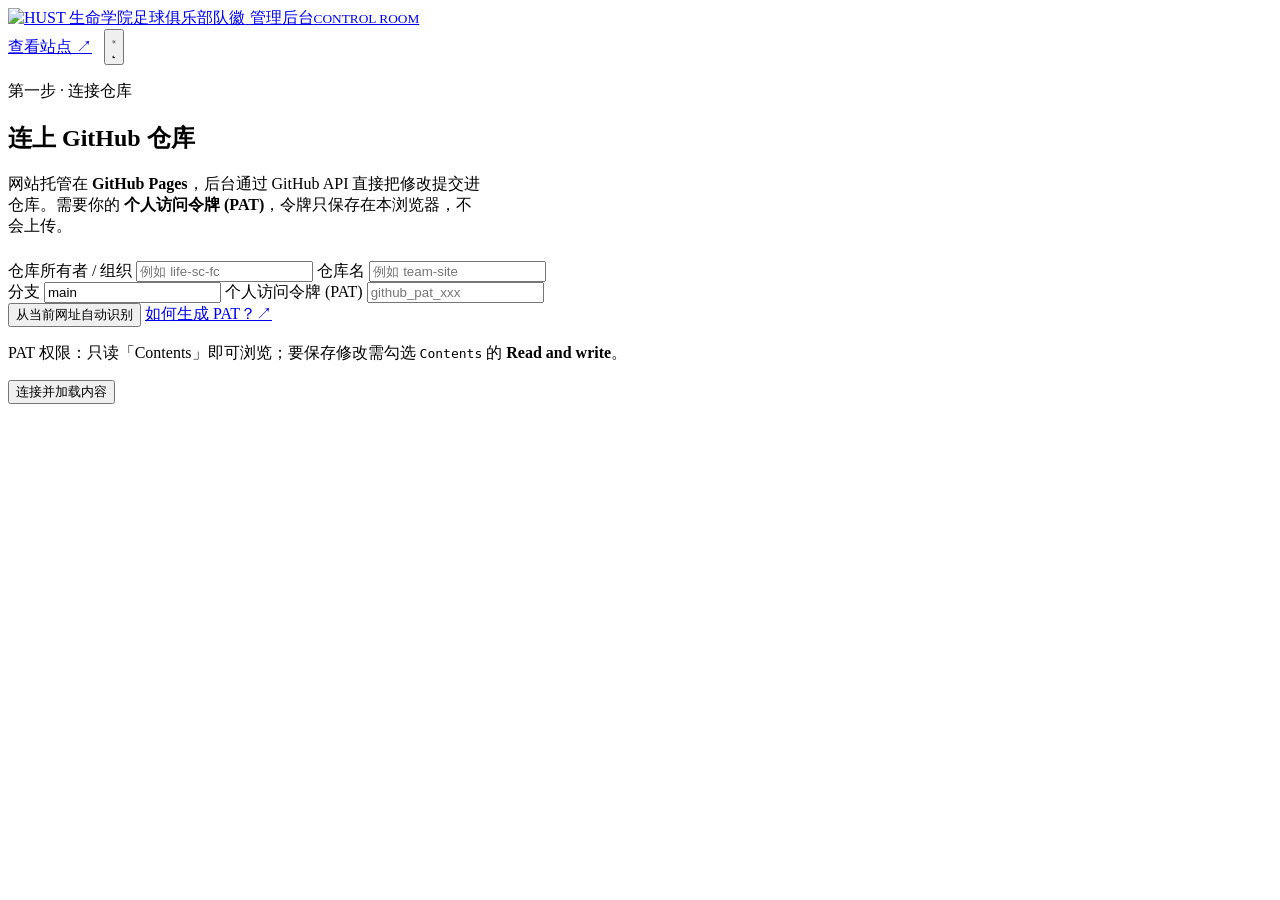
==== admin.html @ 57e3da68 "Add files via upload" ====
<!DOCTYPE html>
<html lang="zh-CN" data-theme="light">
<head>
  <meta charset="UTF-8" />
  <meta name="viewport" content="width=device-width, initial-scale=1.0" />
  <title>管理后台 · HUST 生命学院足球俱乐部</title>
  <meta name="robots" content="noindex" />

  <link rel="preconnect" href="https://fonts.googleapis.com" />
  <link rel="preconnect" href="https://fonts.gstatic.com" crossorigin />
  <link href="https://fonts.googleapis.com/css2?family=Archivo:wdth,wght@62.5..125,400..900&family=Manrope:wght@300..800&family=Space+Mono:wght@400;700&display=swap" rel="stylesheet" />

  <link rel="stylesheet" href="assets/css/styles.css" />
</head>
<body class="admin">

  <!-- ============ NAV ============ -->
  <header class="nav admin__nav">
    <div class="wrap nav__inner">
      <a class="brand" href="index.html" aria-label="返回站点首页">
        <img class="brand__logo" src="assets/images/logo-transparent.png" alt="HUST 生命学院足球俱乐部队徽" />
        <span class="brand__name"><span>管理后台</span><small>CONTROL ROOM</small></span>
      </a>
      <div style="display:flex; align-items:center; gap:0.75rem;">
        <a class="btn btn--ghost" href="index.html" target="_blank" rel="noopener">查看站点 ↗</a>
        <button class="theme-toggle" id="themeToggle" aria-label="切换深色 / 浅色模式" aria-pressed="false">
          <svg class="icon-sun" viewBox="0 0 24 24" fill="none" stroke="currentColor" stroke-width="2" stroke-linecap="round">
            <circle cx="12" cy="12" r="4.5"/><path d="M12 2v2M12 20v2M2 12h2M20 12h2M4.9 4.9l1.4 1.4M17.7 17.7l1.4 1.4M4.9 19.1l1.4-1.4M17.7 6.3l1.4-1.4"/>
          </svg>
          <svg class="icon-moon" viewBox="0 0 24 24" fill="currentColor" aria-hidden="true">
            <path d="M21 12.8A9 9 0 1 1 11.2 3a7 7 0 0 0 9.8 9.8z"/>
          </svg>
        </button>
      </div>
    </div>
  </header>

  <main class="wrap admin__main">

    <!-- ============ 连接 / 登录 ============ -->
    <section class="card admin__card" id="screen-connect">
      <p class="eyebrow">第一步 · 连接仓库</p>
      <h2>连上 GitHub 仓库</h2>
      <p class="lead" style="max-width:60ch; margin-bottom:1.5rem;">
        网站托管在 <b>GitHub Pages</b>，后台通过 GitHub API 直接把修改提交进仓库。需要你的
        <b>个人访问令牌 (PAT)</b>，令牌只保存在本浏览器，不会上传。
      </p>

      <div class="a-form">
        <div class="a-row">
          <label class="a-field">
            <span>仓库所有者 / 组织</span>
            <input id="f-owner" class="a-input" placeholder="例如 life-sc-fc" autocomplete="off" />
          </label>
          <label class="a-field">
            <span>仓库名</span>
            <input id="f-repo" class="a-input" placeholder="例如 team-site" autocomplete="off" />
          </label>
        </div>
        <div class="a-row">
          <label class="a-field">
            <span>分支</span>
            <input id="f-branch" class="a-input" value="main" autocomplete="off" />
          </label>
          <label class="a-field">
            <span>个人访问令牌 (PAT)</span>
            <input id="f-token" class="a-input" type="password" placeholder="github_pat_xxx" autocomplete="off" />
          </label>
        </div>
        <div class="a-hint">
          <button type="button" class="btn btn--ghost btn--sm" id="btn-detect">从当前网址自动识别</button>
          <a class="a-link" href="https://github.com/settings/tokens?type=beta" target="_blank" rel="noopener">如何生成 PAT？↗</a>
        </div>
        <p class="a-note">PAT 权限：只读「Contents」即可浏览；要保存修改需勾选 <code>Contents</code> 的 <b>Read and write</b>。</p>
        <button type="button" class="btn btn--primary" id="btn-connect">连接并加载内容</button>
      </div>
    </section>

    <!-- ============ 口令 ============ -->
    <section class="card admin__card" id="screen-passcode" hidden>
      <p class="eyebrow">第二步 · 站点口令</p>
      <h2 id="passcode-title">输入站点口令</h2>
      <p class="lead" id="passcode-desc" style="max-width:52ch; margin-bottom:1.5rem;">内容受口令保护，输入口令以进入编辑器。</p>
      <div class="a-form">
        <label class="a-field">
          <span>口令</span>
          <input id="f-passcode" class="a-input" type="password" placeholder="••••••" autocomplete="off" />
        </label>
        <button type="button" class="btn btn--primary" id="btn-passcode">进入编辑器</button>
        <button type="button" class="btn btn--ghost btn--sm" id="btn-back-connect">返回</button>
      </div>
    </section>

    <!-- ============ 编辑器 ============ -->
    <section id="screen-editor" hidden>
      <div class="admin__bar">
        <strong id="editor-repo">—</strong>
        <div class="admin__bar-actions">
          <button type="button" class="btn btn--ghost btn--sm" id="btn-export">导出 JSON</button>
          <button type="button" class="btn btn--ghost btn--sm" id="btn-import">导入 JSON</button>
          <input id="file-import" type="file" accept="application/json" hidden />
          <button type="button" class="btn btn--primary" id="btn-save">保存修改</button>
          <button type="button" class="btn btn--ghost btn--sm" id="btn-exit">退出</button>
        </div>
      </div>
      <div id="editor-root" class="admin__editor"><!-- 由 admin.js 动态生成 --></div>
    </section>

    <div id="toast" class="toast" hidden></div>
  </main>

  <script src="assets/js/admin.js"></script>
</body>
</html>
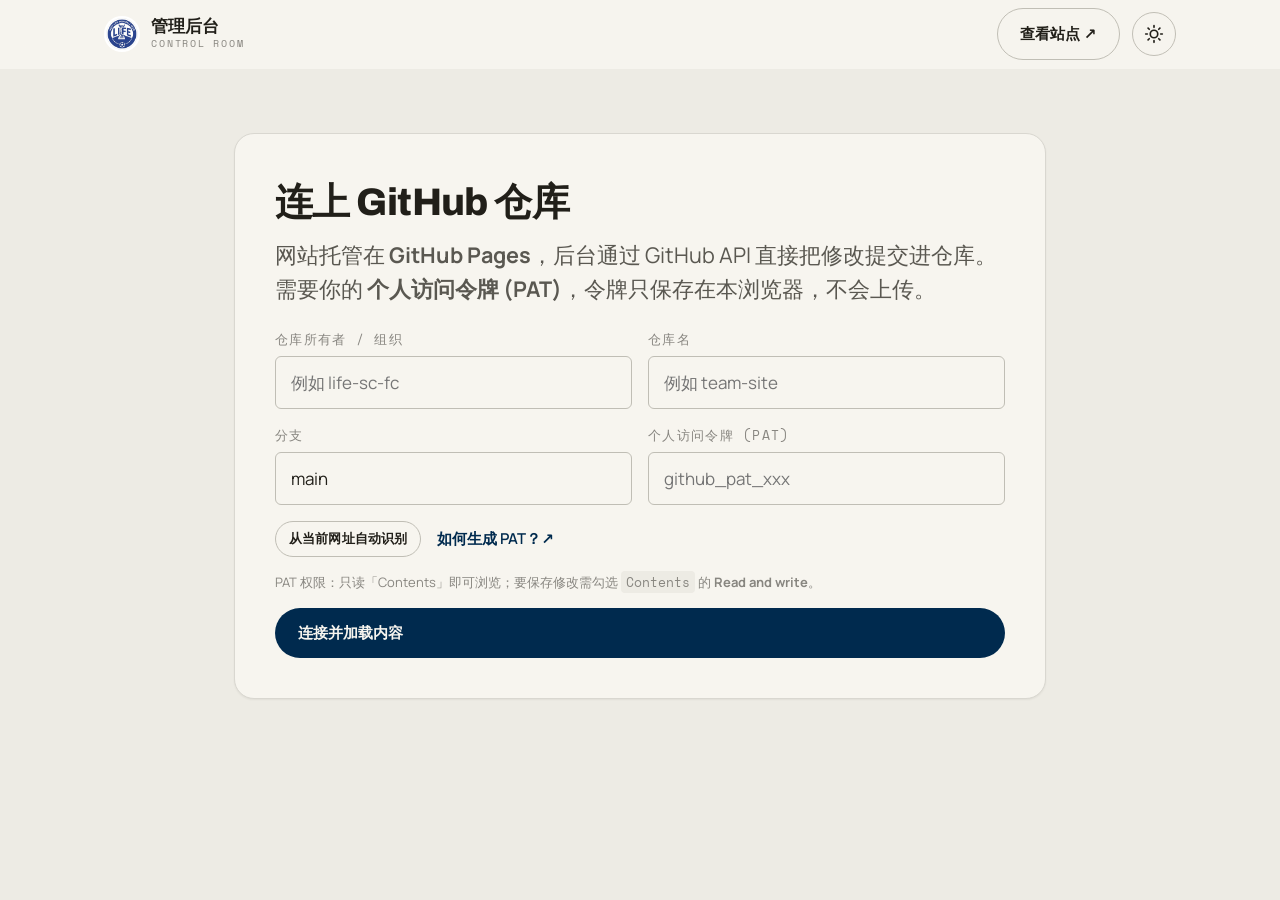
==== commit 473e996d: "Add files via upload" ====
--- a/admin.html
+++ b/admin.html
@@ -39,7 +39,6 @@
 
     <!-- ============ 连接 / 登录 ============ -->
     <section class="card admin__card" id="screen-connect">
-      <p class="eyebrow">第一步 · 连接仓库</p>
       <h2>连上 GitHub 仓库</h2>
       <p class="lead" style="max-width:60ch; margin-bottom:1.5rem;">
         网站托管在 <b>GitHub Pages</b>，后台通过 GitHub API 直接把修改提交进仓库。需要你的
@@ -78,7 +77,7 @@
 
     <!-- ============ 口令 ============ -->
     <section class="card admin__card" id="screen-passcode" hidden>
-      <p class="eyebrow">第二步 · 站点口令</p>
+      <p class="eyebrow">第一步 · 站点口令</p>
       <h2 id="passcode-title">输入站点口令</h2>
       <p class="lead" id="passcode-desc" style="max-width:52ch; margin-bottom:1.5rem;">内容受口令保护，输入口令以进入编辑器。</p>
       <div class="a-form">
--- a/assets/css/styles.css
+++ b/assets/css/styles.css
@@ -0,0 +1,1511 @@
+/* =============================================================
+   HUST Life FC 网站 · 设计系统
+   Direction: "深蓝院系" — Navy Academy
+   Palette: warm paper + ink,
+            deep navy blue (club crest) as brand color,
+            cool silver-blue as accent.
+   Type: Archivo (display) · Manrope (body) · Space Mono (data)
+   ============================================================= */
+
+/* ---------- Design Tokens ---------- */
+:root {
+  /* Color · primitives (tinted neutrals, never pure gray/black) */
+  --paper:        oklch(97% 0.008 95);   /* warm off-white */
+  --paper-2:      oklch(94% 0.010 95);   /* subtle surface */
+  --ink:          oklch(24% 0.012 95);   /* warm near-black */
+  --ink-soft:     oklch(46% 0.012 95);   /* secondary text */
+  --ink-faint:    oklch(62% 0.010 95);   /* tertiary / meta */
+
+  /* Color · brand — deep navy blue (matching HUST Life FC crest) */
+  --club:         oklch(28% 0.08 250);   /* primary: crest navy */
+  --club-deep:    oklch(20% 0.07 250);   /* darker for hover/active */
+  --club-tint:    oklch(94% 0.02 250);   /* very light blue bg */
+
+  /* Backward-compatible aliases (used throughout components) */
+  --pitch:        var(--club);
+  --pitch-deep:   var(--club-deep);
+  --pitch-tint:   var(--club-tint);
+
+  /* Accent — cool silver-blue instead of amber */
+  --signal:       oklch(70% 0.04 250);   /* light silver-blue accent */
+  --signal-deep:  oklch(50% 0.06 250);
+  --award:        oklch(54% 0.12 70);    /* gold — 赛事成绩高亮 */
+
+  /* Color · semantic */
+  --win:          oklch(58% 0.14 150);   /* green-ish win */
+  --draw:         oklch(68% 0.02 95);    /* neutral draw */
+  --loss:         oklch(55% 0.18 25);    /* warm red loss */
+
+  /* Lines & elevation */
+  --line:         oklch(88% 0.010 95);
+  --line-strong:  oklch(80% 0.012 95);
+  --shadow-sm:    0 1px 2px oklch(24% 0.012 95 / 0.06);
+  --shadow-md:    0 8px 24px oklch(24% 0.012 95 / 0.08);
+  --shadow-lg:    0 24px 60px oklch(24% 0.012 95 / 0.10);
+
+  /* Typography — with Chinese fallback */
+  --font-display: "Archivo", "Noto Sans SC", "Microsoft YaHei", system-ui, sans-serif;
+  --font-body:    "Manrope", "Noto Sans SC", "PingFang SC", "Microsoft YaHei", system-ui, sans-serif;
+  --font-mono:    "Space Mono", ui-monospace, monospace;
+
+  --fs-display: clamp(3.2rem, 11vw, 8rem);
+  --fs-h1:      clamp(2.2rem, 5.5vw, 3.6rem);
+  --fs-h2:      clamp(1.7rem, 3.6vw, 2.4rem);
+  --fs-h3:      1.3rem;
+  --fs-lead:    clamp(1.1rem, 2vw, 1.35rem);
+  --fs-body:    1.0625rem;   /* 17px — comfortable reading */
+  --fs-sm:      0.9375rem;
+  --fs-xs:      0.8125rem;
+
+  /* Spacing · 4pt base */
+  --space-xs:  0.5rem;    /* 8 */
+  --space-sm:  0.75rem;   /* 12 */
+  --space-md:  1rem;      /* 16 */
+  --space-lg:  1.5rem;    /* 24 */
+  --space-xl:  2.5rem;    /* 40 */
+  --space-2xl: 4rem;      /* 64 */
+  --space-3xl: 6rem;      /* 96 */
+
+  /* Radii */
+  --r-sm:  6px;
+  --r-md:  12px;
+  --r-lg:  20px;
+  --r-pill: 999px;
+
+  /* Motion */
+  --ease:    cubic-bezier(0.16, 1, 0.3, 1);
+  --ease-io: cubic-bezier(0.65, 0, 0.35, 1);
+  --dur:    0.55s;
+
+  /* Layout */
+  --maxw: 1200px;
+  --gutter: clamp(1.25rem, 5vw, 4rem);
+}
+
+/* Dark mode — lighter surfaces, brighter navy, white ink */
+:root[data-theme="dark"] {
+  --paper:     oklch(17% 0.015 250);
+  --paper-2:   oklch(22% 0.018 250);
+  --ink:       oklch(95% 0.004 95);
+  --ink-soft:  oklch(74% 0.010 95);
+  --ink-faint: oklch(58% 0.010 95);
+
+  --club:      oklch(55% 0.08 195);     /* 暖青色，暗底舒适不刺眼 */
+  --club-deep: oklch(45% 0.065 195);
+  --club-tint: oklch(22% 0.025 195);
+
+  /* aliases update automatically via var() */
+  --signal:    oklch(68% 0.05 195);       /* 暖青强调色 */
+  --signal-deep: oklch(56% 0.06 195);
+  --award:     oklch(76% 0.12 80);       /* gold — 赛事成绩高亮 */
+
+  --win:   oklch(65% 0.13 150);
+  --draw:  oklch(62% 0.018 95);
+  --loss:  oklch(60% 0.17 25);
+
+  --line:        oklch(32% 0.012 95);
+  --line-strong: oklch(42% 0.012 95);
+  --shadow-sm: 0 1px 2px oklch(0% 0 0 / 0.4);
+  --shadow-md: 0 8px 24px oklch(0% 0 0 / 0.45);
+  --shadow-lg: 0 24px 60px oklch(0% 0 0 / 0.55);
+}
+
+/* ---------- Reset & base ---------- */
+*, *::before, *::after { box-sizing: border-box; }
+* { margin: 0; }
+
+html { scroll-behavior: smooth; -webkit-text-size-adjust: 100%; }
+
+body {
+  font-family: var(--font-body);
+  font-size: var(--fs-body);
+  line-height: 1.6;
+  color: var(--ink);
+  background: var(--paper);
+  -webkit-font-smoothing: antialiased;
+  text-rendering: optimizeLegibility;
+  transition: background var(--dur) var(--ease), color var(--dur) var(--ease);
+}
+
+img, svg { display: block; max-width: 100%; }
+a { color: inherit; text-decoration: none; }
+button { font: inherit; color: inherit; cursor: pointer; background: none; border: none; }
+ul { list-style: none; padding: 0; }
+
+:focus-visible {
+  outline: 2px solid var(--pitch);
+  outline-offset: 3px;
+  border-radius: 2px;
+}
+
+::selection { background: var(--signal); color: var(--ink); }
+
+/* ---------- Typography helpers ---------- */
+.display {
+  font-family: var(--font-display);
+  font-weight: 800;
+  font-stretch: 125%;
+  line-height: 0.95;
+  letter-spacing: -0.02em;
+  font-size: var(--fs-display);
+}
+h1, h2, h3 { font-family: var(--font-display); font-weight: 800; line-height: 1.05; letter-spacing: -0.015em; }
+h2 { font-size: var(--fs-h2); }
+h3 { font-size: var(--fs-h3); font-weight: 700; }
+
+.eyebrow {
+  font-family: var(--font-mono);
+  font-size: var(--fs-xs);
+  letter-spacing: 0.22em;
+  text-transform: uppercase;
+  color: var(--ink-faint);
+  display: inline-flex;
+  align-items: center;
+  gap: var(--space-sm);
+}
+.eyebrow::before {
+  content: "";
+  width: 28px; height: 2px;
+  background: var(--signal);
+  display: inline-block;
+}
+.lead { font-size: var(--fs-lead); color: var(--ink-soft); line-height: 1.55; max-width: 48ch; }
+.mono { font-family: var(--font-mono); font-variant-numeric: tabular-nums; }
+
+/* ---------- Layout primitives ---------- */
+.wrap { max-width: var(--maxw); margin-inline: auto; padding-inline: var(--gutter); }
+.section { padding-block: clamp(3.5rem, 9vw, var(--space-3xl)); }
+.section--tight { padding-block: clamp(2.5rem, 6vw, var(--space-2xl)); }
+
+.divider { height: 1px; background: var(--line); border: 0; }
+
+/* ---------- Buttons ---------- */
+.btn {
+  display: inline-flex;
+  align-items: center;
+  gap: 0.55em;
+  padding: 0.85em 1.5em;
+  border-radius: var(--r-pill);
+  font-weight: 700;
+  font-size: var(--fs-sm);
+  letter-spacing: 0.01em;
+  transition: transform var(--dur) var(--ease), background var(--dur) var(--ease), color var(--dur) var(--ease);
+  min-height: 44px;
+}
+.btn--primary { background: var(--pitch); color: var(--paper); }
+.btn--primary:hover { background: var(--pitch-deep); transform: translateY(-2px); }
+.btn--ghost { border: 1.5px solid var(--line-strong); color: var(--ink); }
+.btn--ghost:hover { border-color: var(--ink); transform: translateY(-2px); }
+.btn .arrow { transition: transform var(--dur) var(--ease); }
+.btn:hover .arrow { transform: translateX(4px); }
+
+/* =============================================================
+   NAV
+   ============================================================= */
+.nav {
+  position: sticky; top: 0; z-index: 50;
+  background: color-mix(in oklch, var(--paper) 82%, transparent);
+  backdrop-filter: saturate(150%) blur(12px);
+  border-bottom: 1px solid transparent;
+  transition: border-color var(--dur) var(--ease), background var(--dur) var(--ease);
+}
+.nav.is-scrolled { border-color: var(--line); }
+.nav__inner { display: flex; align-items: center; justify-content: space-between; height: 68px; gap: var(--space-lg); }
+.brand { display: inline-flex; align-items: center; gap: 0.7rem; font-family: var(--font-display); font-weight: 800; letter-spacing: -0.01em; }
+.brand__mark { width: 34px; height: 38px; color: var(--pitch); flex: none; }
+.brand__logo { width: 36px; height: 36px; object-fit: contain; border-radius: 50%; flex: none; }
+.brand__name { font-size: 1.05rem; line-height: 1; }
+.brand__name small { display: block; font-family: var(--font-mono); font-weight: 400; font-size: 0.62rem; letter-spacing: 0.18em; color: var(--ink-faint); margin-top: 3px; }
+
+.nav__links { display: flex; gap: clamp(1rem, 2.5vw, 2rem); align-items: center; }
+.nav__links a { font-size: var(--fs-sm); font-weight: 600; color: var(--ink-soft); position: relative; padding-block: 4px; transition: color var(--dur) var(--ease); }
+.nav__links a::after { content: ""; position: absolute; left: 0; bottom: 0; height: 2px; width: 0; background: var(--signal); transition: width var(--dur) var(--ease); }
+.nav__links a:hover { color: var(--ink); }
+.nav__links a:hover::after { width: 100%; }
+
+.theme-toggle {
+  width: 44px; height: 44px; border-radius: var(--r-pill);
+  border: 1.5px solid var(--line-strong);
+  display: grid; place-items: center;
+  transition: border-color var(--dur) var(--ease), transform var(--dur) var(--ease);
+}
+.theme-toggle:hover { border-color: var(--ink); transform: rotate(18deg); }
+.theme-toggle svg { width: 20px; height: 20px; }
+.theme-toggle .icon-moon { display: none; }
+:root[data-theme="dark"] .theme-toggle .icon-sun { display: none; }
+:root[data-theme="dark"] .theme-toggle .icon-moon { display: block; }
+
+.nav__cta { display: none; }
+@media (min-width: 880px) { .nav__cta { display: inline-flex; } }
+@media (max-width: 720px) { .nav__links { display: none; } }
+
+/* =============================================================
+   HERO
+   ============================================================= */
+.hero { position: relative; overflow: hidden; }
+.hero__grid {
+  display: grid;
+  grid-template-columns: 1fr;
+  gap: var(--space-xl);
+  align-items: center;
+  padding-block: clamp(3rem, 8vw, 6rem) clamp(3.5rem, 9vw, 7rem);
+}
+@media (min-width: 900px) {
+  .hero__grid { grid-template-columns: 1.25fr 0.75fr; gap: var(--space-2xl); }
+}
+
+.hero__eyebrow { margin-bottom: var(--space-lg); }
+.hero__title { margin-bottom: var(--space-lg); }
+.hero__title .accent { color: var(--pitch); }
+.hero__title .outline {
+  -webkit-text-stroke: 2px var(--ink);
+  color: transparent;
+}
+.hero__lead { margin-bottom: var(--space-xl); }
+
+.hero__facts { display: flex; flex-wrap: wrap; gap: var(--space-lg) var(--space-xl); margin-bottom: var(--space-xl); }
+.fact { display: flex; flex-direction: column; gap: 2px; }
+.fact dt { font-family: var(--font-mono); font-size: var(--fs-xs); letter-spacing: 0.12em; text-transform: uppercase; color: var(--ink-faint); }
+.fact dd { font-weight: 700; font-size: 1.05rem; }
+
+.hero__actions { display: flex; flex-wrap: wrap; gap: var(--space-sm); }
+
+/* Hero visual: navy-blue panel with crest, big season number */
+.hero__visual {
+  position: relative;
+  background: var(--pitch);
+  color: var(--paper);
+  border-radius: var(--r-lg);
+  padding: clamp(1.9rem, 4.5vw, 3rem);
+  aspect-ratio: 4 / 5;
+  display: flex; flex-direction: column; justify-content: space-between;
+  overflow: hidden;
+  box-shadow: var(--shadow-lg);
+}
+.hero__visual::before { /* faint pitch arc */
+  content: ""; position: absolute; right: -30%; top: -20%;
+  width: 130%; aspect-ratio: 1; border-radius: 50%;
+  border: 2px solid color-mix(in oklch, var(--paper) 22%, transparent);
+}
+.hero__visual::after { /* center spot */
+  content: ""; position: absolute; left: 50%; bottom: -8%;
+  transform: translateX(-50%);
+  width: 70%; height: 2px; background: color-mix(in oklch, var(--paper) 20%, transparent);
+}
+.hv__top { display: flex; align-items: center; justify-content: space-between; position: relative; z-index: 1; }
+.hv__tag { font-family: var(--font-mono); font-size: var(--fs-xs); letter-spacing: 0.18em; text-transform: uppercase; opacity: 0.85; }
+.hv__crest { width: 64px; height: 72px; color: var(--paper); }
+.hv__season { position: relative; z-index: 1; }
+.hv__season .num {
+  font-family: var(--font-display);
+  font-weight: 900; font-stretch: 125%;
+  font-size: clamp(5.25rem, 17vw, 9.5rem);
+  line-height: 0.85; letter-spacing: -0.03em;
+}
+.hv__season .lbl { font-family: var(--font-mono); font-size: var(--fs-xs); letter-spacing: 0.2em; opacity: 0.85; margin-top: 0.4rem; }
+.hv__season .num.num--text {
+  font-family: var(--font-mono);
+  text-transform: uppercase;
+  font-weight: 800;
+  font-size: clamp(2.6rem, 10vw, 4.4rem);
+  line-height: 1.05; letter-spacing: 0.02em;
+  white-space: nowrap;
+  margin-top: 1.5rem;
+}
+.hv__bottom { position: relative; z-index: 1; font-size: var(--fs-sm); opacity: 0.92; display: flex; justify-content: space-between; align-items: flex-end; gap: var(--space-md); }
+.hv__bottom strong { display: block; font-family: var(--font-display); font-size: 1.4rem; font-weight: 800; }
+
+/* =============================================================
+   STATS BAND
+   ============================================================= */
+.stats { background: var(--ink); color: var(--paper); }
+.stats .wrap { padding-block: clamp(1.6rem, 4vw, 2.5rem); }
+.stats__grid {
+  display: grid;
+  grid-template-columns: repeat(2, 1fr);
+  gap: var(--space-lg);
+}
+@media (min-width: 760px) { .stats__grid { grid-template-columns: repeat(3, 1fr); } }
+@media (min-width: 1024px) { .stats__grid { grid-template-columns: repeat(5, 1fr); gap: 1.8rem; } }
+/* 数据页：6个统计卡一行 */
+@media (min-width: 1024px) { #dataStatsGrid { grid-template-columns: repeat(6, 1fr); gap: 1.8rem; } }
+.stat {
+  position: relative;
+  display: flex;
+  flex-direction: column;
+  justify-content: center;
+  gap: 4px;
+  padding: 1.2rem 0.9rem 1.2rem 1.5rem;
+}
+.stat::before {
+  content: "";
+  position: absolute;
+  left: 0;
+  top: 50%;
+  transform: translateY(-50%);
+  width: 2px;
+  height: 78%;
+  background: var(--signal);
+}
+.stat__num { font-family: var(--font-mono); font-weight: 800; font-size: clamp(2.2rem, 5vw, 3.2rem); line-height: 1.1; font-variant-numeric: tabular-nums; }
+.stat__num .unit { font-size: 0.45em; color: var(--signal); margin-left: 2px; vertical-align: baseline; }
+.stat__lbl { font-family: var(--font-mono); font-size: 0.72rem; letter-spacing: 0.04em; text-transform: uppercase; color: var(--muted); white-space: nowrap; }
+
+/* =============================================================
+   SQUAD
+   ============================================================= */
+.section-head { display: flex; align-items: flex-end; justify-content: space-between; gap: var(--space-lg); flex-wrap: wrap; margin-bottom: var(--space-2xl); }
+.section-head .eyebrow { margin-bottom: var(--space-md); }
+
+.squad__grid {
+  /* 容器：仅作为面板父级，不设网格 */
+}
+/* ── 球员大卡片（深色背景 + 人物剪影区 + 底部信息） ── */
+.player {
+  border-radius: var(--r-lg);
+  position: relative;
+  color: #fff;
+  min-height: 280px;
+  perspective: 1200px;
+  cursor: pointer;
+  transition: box-shadow var(--dur) var(--ease);
+}
+.player:hover { box-shadow: 0 16px 40px rgba(0,0,0,.35); }
+.player:focus-visible { outline: 2px solid var(--club); outline-offset: 3px; }
+/* 球队官员卡：无号码，顶部一道队色细条做轻微区分 */
+.player--staff::before {
+  content: '';
+  position: absolute;
+  top: 0; left: 0; right: 0;
+  height: 4px;
+  background: var(--club, #003B5C);
+  border-radius: var(--r-lg) var(--r-lg) 0 0;
+  z-index: 2;
+}
+
+/* 翻转内层 */
+.player__inner {
+  position: relative;
+  width: 100%;
+  min-height: 280px;
+  transform-style: preserve-3d;
+  transition: transform 600ms cubic-bezier(.4, .2, .2, 1);
+  border-radius: var(--r-lg);
+}
+.player.is-flipped .player__inner { transform: rotateY(180deg); }
+
+/* 正反两面 */
+.player__face {
+  position: absolute;
+  inset: 0;
+  border-radius: var(--r-lg);
+  overflow: hidden;
+  -webkit-backface-visibility: hidden;
+  backface-visibility: hidden;
+  background: var(--pitch);
+}
+.player__face--front {
+  display: flex;
+  flex-direction: column;
+}
+.player__face--back {
+  transform: rotateY(180deg);
+  display: flex;
+  align-items: center;
+  justify-content: center;
+}
+.player__photo {
+  width: 100%;
+  height: 100%;
+  object-fit: cover;
+  display: block;
+}
+.player__noimg {
+  font-family: var(--font-display);
+  font-weight: 700;
+  font-size: 1.1rem;
+  letter-spacing: 0.12em;
+  color: rgba(255, 255, 255, .72);
+}
+/* 照片模式：图片铺满视觉区，号码徽标浮于左上 */
+.player__visual--photo {
+  padding: 0;
+}
+.player__visual--photo .player__photo {
+  position: absolute;
+  inset: 0;
+}
+
+/* 地平线弧装饰（E 方案：底部两条起伏弧，球场边线感） —— 仅正面显示 */
+.player__face--front::before {
+  content: "";
+  position: absolute;
+  left: 0; right: 0; bottom: 0;
+  height: 64%;
+  background: url("data:image/svg+xml,%3Csvg xmlns='http://www.w3.org/2000/svg' viewBox='0 0 300 200' preserveAspectRatio='none'%3E%3Cpath d='M-10 150 Q150 78 310 150' fill='none' stroke='rgba(255,255,255,0.22)' stroke-width='2.5'/%3E%3Cpath d='M-10 176 Q150 108 310 176' fill='none' stroke='rgba(120,200,255,0.18)' stroke-width='2'/%3E%3C/svg%3E") no-repeat center bottom / 100% 100%;
+  pointer-events: none;
+}
+
+/* 上半：视觉区（剪影 + 号码） */
+.player__visual {
+  flex: 1;
+  display: flex;
+  align-items: center;
+  justify-content: center;
+  position: relative;
+  min-height: 180px;
+  padding: var(--space-md);
+}
+.player__silhouette {
+  display: none;
+}
+/* 大号码（右上） */
+.player__num {
+  position: absolute;
+  top: var(--space-sm);
+  right: var(--space-md);
+  font-family: var(--font-display);
+  font-weight: 900; font-stretch: 110%;
+  font-size: clamp(2rem, 5vw, 3.2rem);
+  line-height: 1;
+  color: #FFFEF8;
+  text-shadow: 0 2px 12px rgba(0,0,0,.35), 0 0 30px rgba(120,200,255,.15);
+}
+/* 队长 C 标记 */
+.player__cap {
+  position: absolute;
+  top: var(--space-sm);
+  left: var(--space-md);
+  font-family: var(--font-display);
+  font-size: 1rem; font-weight: 900; font-stretch: 110%;
+  letter-spacing: 0.04em; color: #FFFEF8;
+  background: rgba(255,255,255,.18);
+  border: 1.5px solid rgba(255,255,255,.55);
+  border-radius: var(--r-pill);
+  padding: 4px 13px;
+}
+
+/* 居中信息（无照片时姓名/角色居中显示） */
+.player__center {
+  position: absolute;
+  inset: 0;
+  display: flex;
+  flex-direction: column;
+  align-items: center;
+  justify-content: center;
+  gap: 4px;
+  padding: var(--space-md);
+  text-align: center;
+  pointer-events: none;
+}
+/* 教练角色标签：右上角，像号码一样 */
+.player__role-top {
+  position: absolute;
+  top: var(--space-sm);
+  right: var(--space-md);
+  z-index: 2;
+  font-family: var(--font-display);
+  font-size: var(--fs-base); letter-spacing: 0.08em;
+  font-weight: 800; font-stretch: 110%;
+  color: #FFFEF8;
+  text-transform: none;
+  background: rgba(255,255,255,.15);
+  border: 1px solid rgba(255,255,255,.35);
+  border-radius: var(--r-pill);
+  padding: 3px 10px;
+  white-space: nowrap;
+}
+
+/* 下半：信息区（与整卡同色纯底，无分隔线） */
+.player__info {
+  padding: var(--space-3) var(--space-md) var(--space-md);
+  display: flex;
+  flex-direction: column;
+  align-items: center;
+  text-align: center;
+  gap: 2px;
+}
+.player__pos {
+  font-family: var(--font-display);
+  font-size: clamp(0.95rem, 2vw, 1.15rem);
+  font-weight: 700;
+  letter-spacing: 0.04em;
+  color: #FFFEF8;
+  text-transform: uppercase;
+}
+.player__name {
+  font-family: var(--font-display);
+  font-weight: 800;
+  font-size: clamp(1.4rem, 3.2vw, 1.9rem);
+  letter-spacing: -0.01em;
+  color: #fff;
+  line-height: 1.15;
+  text-shadow: 0 2px 12px rgba(0,0,0,.3);
+}
+.player__note-line {
+  font-size: var(--fs-xs);
+  color: rgba(255,255,255,.7);
+  line-height: 1.4;
+}
+
+/* 背面：照片或占位 + 角色/职务标签 + 简介 */
+.player__face--back {
+  flex-direction: column;
+}
+.player__back {
+  position: absolute;
+  left: 0; right: 0; bottom: 0;
+  padding: var(--space-md);
+  display: flex;
+  flex-direction: column;
+  gap: 6px;
+  background: linear-gradient(to top, rgba(0,0,0,.55), rgba(0,0,0,0));
+}
+.player__back-label {
+  font-family: var(--font-display);
+  font-weight: 800;
+  font-size: 1.05rem;
+  letter-spacing: 0.02em;
+  color: #fff;
+}
+.player__back-note {
+  margin: 0;
+  font-size: var(--fs-xs);
+  line-height: 1.5;
+  color: rgba(255,255,255,.78);
+}
+
+/* Squad · team groups (男足/女足) */
+.squad__group + .squad__group { margin-top: var(--space-2xl); }
+.squad__group-head {
+  display: flex; align-items: baseline; justify-content: space-between; gap: var(--space-md);
+  margin-bottom: var(--space-lg);
+}
+.squad__group-head h3 { font-family: var(--font-display); font-weight: 800; font-size: 1.5rem; letter-spacing: -0.01em; }
+.squad__group-head h3 small {
+  font-family: var(--font-mono); font-size: 0.8rem; letter-spacing: 0.14em;
+  color: var(--ink-faint); margin-left: 6px; text-transform: uppercase;
+}
+.squad__group-tag {
+  font-family: var(--font-mono); font-size: var(--fs-xs); letter-spacing: 0.08em;
+  color: var(--club); background: var(--club-tint);
+  padding: 4px 12px; border-radius: var(--r-pill); white-space: nowrap;
+}
+
+/* 位置分组（守门员 / 后卫 / 中场 / 前锋） */
+.pos-group { margin-bottom: var(--space-xl); }
+.pos-group:last-child { margin-bottom: 0; }
+.pos-group__title {
+  display: flex; align-items: center; gap: var(--space-sm);
+  font-family: var(--font-display); font-weight: 800; font-size: 1.15rem;
+  letter-spacing: -0.01em; margin-bottom: var(--space-md); color: var(--ink);
+}
+.pos-group__title small {
+  font-family: var(--font-mono); font-size: 0.72rem; font-weight: 400;
+  color: var(--ink-faint); letter-spacing: 0.06em;
+}
+.pos-group__dot {
+  width: 10px; height: 10px; border-radius: 3px;
+  background: var(--club); flex-shrink: 0;
+}
+
+/* =============================================================
+   FIXTURES
+   ============================================================= */
+.fix__cols { display: grid; grid-template-columns: 1fr; gap: var(--space-2xl); }
+.fix__col h3 { display: flex; align-items: center; gap: var(--space-sm); margin-bottom: var(--space-lg); font-size: 1.1rem; }
+.fix__col h3 .dot { width: 9px; height: 9px; border-radius: 50%; }
+.dot--win { background: var(--win); } .dot--up { background: var(--signal); }
+
+/* 赛程战报分页 */
+.match__pager-wrap { margin-top: var(--space-lg); }
+.match__pager { display: flex; align-items: center; justify-content: center; gap: var(--space-md); }
+.match__pager-btn {
+  font: inherit; font-size: var(--fs-sm); font-weight: 600;
+  padding: 0.5rem 1.1rem; border-radius: var(--r-pill, 999px);
+  border: 1px solid color-mix(in oklch, var(--club) 35%, transparent);
+  background: color-mix(in oklch, var(--club) 8%, transparent);
+  color: var(--club); cursor: pointer; transition: background 150ms ease, opacity 150ms ease;
+}
+.match__pager-btn:hover:not(:disabled) { background: color-mix(in oklch, var(--club) 18%, transparent); }
+.match__pager-btn:disabled { opacity: 0.4; cursor: not-allowed; }
+.match__pager-info { font-size: var(--fs-sm); color: var(--ink-soft, #6b7280); font-variant-numeric: tabular-nums; }
+
+/* Competitions strip — 统一药丸标签风格 */
+.match__filters {
+  display: flex;
+  flex-wrap: wrap;
+  align-items: center;
+  justify-content: space-between;
+  gap: var(--space-md);
+  margin-bottom: var(--space-xl);
+}
+.comps {
+  display: flex;
+  flex-wrap: wrap;
+  align-items: center;
+  gap: var(--space-sm);
+}
+
+/* 统一赛事标签：药丸形，紧凑一致 */
+.comp {
+  display: inline-flex;
+  flex-direction: row;
+  align-items: baseline;
+  gap: 0.5em;
+  padding: 0.65em 1.4em;
+  border: 1.5px solid var(--line-strong);
+  border-radius: var(--r-pill);
+  background: var(--paper);
+  font-family: var(--font-display);
+  font-weight: 700;
+  font-size: var(--fs-sm);
+  color: var(--ink-soft);
+  cursor: pointer;
+  transition: all 200ms ease;
+  white-space: nowrap;
+  line-height: 1;
+  letter-spacing: 0.02em;
+}
+.comp strong { color: var(--ink); }
+.comp small {
+  font-family: var(--font-body);
+  font-weight: 400;
+  font-size: 0.78rem;
+  color: var(--ink-faint);
+  letter-spacing: 0.03em;
+}
+.comp:hover { border-color: var(--club); color: var(--club); }
+.comp:hover strong { color: var(--club); }
+.comp.is-active {
+  background: var(--club);
+  border-color: var(--club);
+  color: #fff;
+}
+.comp.is-active strong { color: #fff; }
+.comp.is-active small { color: rgba(255,255,255,.65); }
+
+/* 可点击赛事标签 */
+.comp--tab {
+  appearance: none;
+  -webkit-appearance: none;
+}
+.comp--tab:hover { transform: translateY(-1px); box-shadow: var(--shadow-sm); }
+.comp--tab.is-active { box-shadow: 0 4px 12px rgba(0,40,90,.2); }
+
+/* 可展开赛事组（华科杯等）*/
+.comp--group {
+  position: relative;
+  display: inline-flex;
+  flex-direction: column;
+  align-items: stretch;
+  gap: 0;
+  padding: 0;
+  border: none;
+  background: none;
+  border-radius: var(--r-pill);
+}
+.comp--group .comp--tab {
+  border-radius: var(--r-pill);
+}
+.comp__chev {
+  margin-left: 6px;
+  font-size: 0.7rem;
+  transition: transform var(--dur) var(--ease);
+  display: inline-flex;
+  opacity: 0.55;
+}
+.comp--group.is-open .comp__chev { transform: rotate(180deg); opacity: 1; }
+.comp--group.is-open .comp--tab {
+  border-bottom-left-radius: var(--r-pill);
+  border-bottom-right-radius: var(--r-pill);
+}
+
+/* 子选项：内联展开行，非悬浮下拉 */
+.comp__subs {
+  display: none;
+  position: relative;   /* 不再 absolute 悬浮 */
+  top: auto; left: auto;
+  min-width: auto;
+  z-index: auto;
+  background: transparent;
+  border: none;
+  border-top: none;
+  border-radius: 0;
+  box-shadow: none;
+  overflow: visible;
+  margin-top: var(--space-xs);
+  padding: 0;
+}
+.comp--group.is-open .comp__subs {
+  display: flex;
+  flex-direction: row;
+  gap: var(--space-xs);
+}
+.comp--sub {
+  appearance: none;
+  -webkit-appearance: none;
+  background: var(--paper-2);
+  border: 1.5px solid var(--line-strong);
+  padding: 0.5em 1.1em;
+  border-radius: var(--r-pill);
+  font-family: var(--font-display);
+  font-weight: 600;
+  font-size: 0.82rem;
+  color: var(--ink-soft);
+  cursor: pointer;
+  text-align: center;
+  white-space: nowrap;
+  transition: all 200ms ease;
+  letter-spacing: 0.02em;
+}
+.comp--sub:hover { border-color: var(--club); color: var(--club); background: var(--club-tint); }
+.comp--sub.is-active { background: var(--club); border-color: var(--club); color: #fff; }
+
+/* 年份选择 — 与标签风格统一 */
+.match__year-wrap { display: flex; align-items: center; gap: var(--space-sm); flex-shrink: 0; }
+.match__year-wrap label {
+  font-size: var(--fs-sm);
+  color: var(--ink-soft);
+  font-weight: 600;
+  letter-spacing: 0.02em;
+}
+.match__year {
+  appearance: none; -webkit-appearance: none;
+  font-family: var(--font-display);
+  font-weight: 700;
+  font-size: var(--fs-sm);
+  padding: 0.6em 2.2em 0.6em 1.1em;
+  border: 1.5px solid var(--line-strong);
+  border-radius: var(--r-pill);
+  background: var(--paper) url("data:image/svg+xml,%3Csvg xmlns='http://www.w3.org/2000/svg' width='12' height='12' viewBox='0 0 12 12'%3E%3Cpath d='M2 4l4 4 4-4' stroke='%23888' stroke-width='1.5' fill='none' stroke-linecap='round'/%3E%3C/svg%3E") no-repeat right 0.85rem center;
+  color: var(--ink);
+  cursor: pointer;
+  transition: all 200ms ease;
+  letter-spacing: 0.02em;
+}
+.match__year:hover, .match__year:focus { border-color: var(--club); outline: none; box-shadow: var(--shadow-sm); }
+
+/* 空状态 */
+.match__empty { color: var(--ink-faint); font-size: var(--fs-sm); padding: var(--space-lg) 0; }
+
+/* 球队官员标题 */
+.squad__staff-title {
+  display: flex; align-items: center;
+  font-family: var(--font-display); font-weight: 800; font-size: 1.15rem;
+  letter-spacing: -0.01em; margin-bottom: var(--space-md); color: var(--ink);
+}
+.squad__staff-title small {
+  font-family: var(--font-mono); font-size: 0.72rem; font-weight: 400;
+  color: var(--ink-faint); letter-spacing: 0.06em;
+  margin-left: 0.75rem;
+}
+.squad__staff-title::before {
+  content: '';
+  width: 10px; height: 10px;
+  border-radius: 3px;
+  background: var(--club, #003B5C);
+  flex-shrink: 0;
+  margin-right: var(--space-sm);
+}
+
+/* 教练 / 领队：与球员完全相同的 .player 大卡片（深蓝 + 曲线），不单独分区 */
+.squad__staff {
+  display: grid;
+  grid-template-columns: repeat(auto-fill, minmax(210px, 1fr));
+  gap: var(--space-md);
+  margin-bottom: var(--space-xl);
+}
+/* 教练卡复用球员卡同一套列宽，但强制落在第 1 列 → 每张独占一行、尺寸完全一致 */
+.squad__staff .player { grid-column: 1; }
+
+/* 数据页：球队官员（领队 / 主教练 / 助理教练）排成一行，卡片尺寸与球员一致 */
+.squad__staff--row {
+  grid-template-columns: repeat(auto-fill, minmax(210px, 1fr));
+}
+.squad__staff--row .player {
+  grid-column: auto;
+  width: 100%;
+}
+
+/* 数据页：球员每行 5 个；官员卡与球员卡同宽（仅作用于数据页，不影响首页） */
+@media (min-width: 980px) {
+  #dataSquadGrid .squad__grid-inner,
+  #dataSquadGrid .squad__staff--row {
+    grid-template-columns: repeat(5, 1fr);
+  }
+}
+
+@media (max-width: 640px) {
+  .match__filters { flex-direction: column; align-items: stretch; }
+  .match__year-wrap { justify-content: space-between; }
+  .comps { justify-content: flex-start; }
+}
+
+/* Match · team / competition tags */
+.match__tags { display: flex; gap: 6px; grid-column: 1 / 4; margin-bottom: -2px; }
+.tag {
+  font-family: var(--font-mono); font-size: 0.66rem; font-weight: 700;
+  letter-spacing: 0.08em; padding: 2px 8px; border-radius: var(--r-pill);
+  text-transform: uppercase;
+}
+.tag--team { color: var(--paper); background: var(--club); }
+.tag--team.team--men { color: var(--paper); background: var(--club); }          /* 男足 · 蓝 */
+.tag--team.team--women { color: #ffffff; background: #0e7c86; }                 /* 女足 · 青 */
+.tag--comp { color: var(--club); background: var(--club-tint); } /* 默认 / 华科杯 */
+.tag--comp.comp--hust { color: var(--club); background: #C8E7FC; }        /* 华科杯 · 天蓝 */
+.tag--comp.comp--freshman { color: #8a6200; background: #fde8a0; }                 /* 新生杯 · 金黄 */
+.tag--comp.comp--graduation { color: #5b3aa6; background: #ece4fb; }               /* 毕业杯 · 紫 */
+.tag--comp.comp--friendly { color: #6b4f3a; background: #E3CFC0; }                 /* 友谊赛 · 米色 */
+
+/* 夜间模式：男足标签背景保持与白天一致（院系深蓝），文字白色 */
+:root[data-theme="dark"] .tag--team.team--men {
+  background: oklch(28% 0.08 250);
+  color: #ffffff;
+}
+
+.match {
+  display: grid;
+  grid-template-columns: auto 1fr auto;
+  align-items: center;
+  gap: var(--space-md);
+  padding: var(--space-md) 0;
+  border-bottom: 1px solid var(--line);
+}
+.match:first-of-type { border-top: 1px solid var(--line); }
+.match__date { font-family: var(--font-mono); font-size: var(--fs-xs); color: var(--ink-faint); letter-spacing: 0.06em; white-space: nowrap; }
+.match__teams { display: flex; flex-direction: column; gap: 2px; }
+.match__teams b { font-weight: 700; font-size: 1rem; }
+.match__teams span { font-size: var(--fs-xs); color: var(--ink-faint); }
+.match__score { font-family: var(--font-mono); font-weight: 700; font-size: 1.15rem; font-variant-numeric: tabular-nums; line-height: 1.25; }
+.match__score .res { font-size: 0.7rem; letter-spacing: 0.1em; margin-left: 6px; }
+.res--W { color: var(--win); } .res--D { color: var(--draw); } .res--L { color: var(--loss); }
+.match__meta { font-family: var(--font-mono); font-size: var(--fs-xs); color: var(--ink-faint); text-align: right; white-space: nowrap; }
+
+/* =============================================================
+   STORY
+   ============================================================= */
+.story__grid { display: grid; grid-template-columns: 1fr; gap: var(--space-2xl); align-items: start; }
+@media (min-width: 880px) { .story__grid { grid-template-columns: 0.9fr 1.1fr; } }
+.story__quote {
+  font-family: var(--font-display); font-weight: 800; font-stretch: 110%;
+  font-size: var(--fs-h2); line-height: 1.1; letter-spacing: -0.01em;
+  border-left: 3px solid var(--signal); padding-left: var(--space-lg);
+}
+.story__quote cite { display: block; margin-top: var(--space-lg); font-family: var(--font-mono); font-style: normal; font-size: var(--fs-xs); letter-spacing: 0.14em; text-transform: uppercase; color: var(--ink-faint); }
+.values { display: grid; gap: var(--space-lg); }
+.value { display: grid; grid-template-columns: auto 1fr; gap: var(--space-md); padding-top: var(--space-md); border-top: 1px solid var(--line); }
+.value__k { font-family: var(--font-mono); font-size: var(--fs-xs); color: var(--pitch); letter-spacing: 0.1em; padding-top: 4px; }
+.value h3 { font-size: 1.15rem; margin-bottom: 4px; }
+.value p { font-size: var(--fs-sm); color: var(--ink-soft); }
+
+/* =============================================================
+   FOOTER
+   ============================================================= */
+.footer { background: var(--ink); color: var(--paper); padding-block: var(--space-2xl) var(--space-lg); }
+.footer__top { display: grid; grid-template-columns: 1fr; gap: var(--space-xl); margin-bottom: var(--space-2xl); }
+@media (min-width: 760px) { .footer__top { grid-template-columns: 1.4fr 1fr 1fr; } }
+.footer__brand { display: flex; align-items: center; gap: 0.7rem; margin-bottom: var(--space-md); }
+.footer__brand .brand__mark { color: var(--signal); }
+.footer p { color: color-mix(in oklch, var(--paper) 72%, transparent); font-size: var(--fs-sm); max-width: 36ch; }
+.footer h4 { font-family: var(--font-mono); font-size: var(--fs-xs); letter-spacing: 0.16em; text-transform: uppercase; color: var(--signal); margin-bottom: var(--space-md); }
+.footer__links { display: grid; gap: var(--space-sm); }
+.footer__links a { font-size: var(--fs-sm); color: color-mix(in oklch, var(--paper) 82%, transparent); transition: color var(--dur) var(--ease); }
+.footer__links a:hover { color: var(--paper); }
+.footer__bottom { display: flex; flex-wrap: wrap; justify-content: space-between; gap: var(--space-sm); padding-top: var(--space-lg); border-top: 1px solid color-mix(in oklch, var(--paper) 16%, transparent); font-family: var(--font-mono); font-size: var(--fs-xs); color: color-mix(in oklch, var(--paper) 60%, transparent); }
+
+/* =============================================================
+   MOTION · scroll reveal
+   ============================================================= */
+.reveal { opacity: 0; transform: translateY(24px); transition: opacity 0.7s var(--ease), transform 0.7s var(--ease); }
+.reveal.is-in { opacity: 1; transform: none; }
+
+@media (prefers-reduced-motion: reduce) {
+  * { animation: none !important; transition: none !important; scroll-behavior: auto !important; }
+  .reveal { opacity: 1; transform: none; }
+}
+
+/* =============================================================
+   ADMIN · 管理后台（复用设计令牌）
+   ============================================================= */
+body.admin { background: var(--paper-2); }
+.admin__nav { background: color-mix(in oklch, var(--paper) 88%, transparent); }
+.admin__main { max-width: 940px; padding-block: var(--space-2xl) var(--space-3xl); }
+
+.admin__card { padding: clamp(1.5rem, 4vw, 2.5rem); border: 1px solid var(--line); border-radius: var(--r-lg); background: var(--paper); box-shadow: var(--shadow-sm); }
+.admin__card h2 { font-size: var(--fs-h2); margin: var(--space-xs) 0 var(--space-md); }
+
+.btn--sm { padding: 0.5em 1em; font-size: var(--fs-xs); min-height: 36px; }
+
+/* form */
+.a-form { display: grid; gap: var(--space-md); }
+.a-row { display: grid; grid-template-columns: 1fr 1fr; gap: var(--space-md); }
+@media (max-width: 620px) { .a-row { grid-template-columns: 1fr; } }
+.a-field { display: flex; flex-direction: column; gap: 6px; font-size: var(--fs-sm); }
+.a-field > span { font-family: var(--font-mono); font-size: var(--fs-xs); letter-spacing: 0.1em; text-transform: uppercase; color: var(--ink-faint); }
+.a-input {
+  width: 100%;
+  padding: 0.7em 0.9em;
+  font: inherit; font-size: var(--fs-body);
+  color: var(--ink);
+  background: var(--paper);
+  border: 1.5px solid var(--line-strong);
+  border-radius: var(--r-sm);
+  transition: border-color var(--dur) var(--ease), box-shadow var(--dur) var(--ease);
+}
+.a-input:focus { outline: none; border-color: var(--pitch); box-shadow: 0 0 0 3px color-mix(in oklch, var(--pitch) 22%, transparent); }
+.a-textarea { resize: vertical; min-height: 64px; line-height: 1.5; }
+.a-field--check { flex-direction: row; align-items: center; gap: 8px; }
+.a-field--check > span { text-transform: none; letter-spacing: 0; font-family: var(--font-body); font-size: var(--fs-sm); color: var(--ink-soft); }
+.a-field--check input { width: 18px; height: 18px; accent-color: var(--pitch); }
+.a-hint { display: flex; align-items: center; gap: var(--space-md); flex-wrap: wrap; }
+.a-link { font-size: var(--fs-sm); color: var(--pitch); font-weight: 600; }
+.a-link:hover { color: var(--pitch-deep); }
+.a-note { font-size: var(--fs-xs); color: var(--ink-faint); line-height: 1.5; }
+.a-note code { font-family: var(--font-mono); background: var(--paper-2); padding: 1px 5px; border-radius: 4px; }
+
+/* editor */
+.admin__bar {
+  position: sticky; top: 68px; z-index: 40;
+  display: flex; align-items: center; justify-content: space-between; gap: var(--space-md);
+  flex-wrap: wrap;
+  padding: var(--space-md) var(--space-lg);
+  margin-bottom: var(--space-lg);
+  background: color-mix(in oklch, var(--paper) 92%, transparent);
+  backdrop-filter: blur(10px);
+  border: 1px solid var(--line); border-radius: var(--r-md);
+}
+.admin__bar strong { font-family: var(--font-mono); font-size: var(--fs-xs); letter-spacing: 0.06em; color: var(--ink-soft); }
+.admin__bar-actions { display: flex; gap: var(--space-sm); flex-wrap: wrap; }
+.admin__editor { display: grid; gap: var(--space-lg); }
+
+.a-section { background: var(--paper); border: 1px solid var(--line); border-radius: var(--r-md); padding: var(--space-lg); }
+.a-section__head { display: flex; align-items: center; justify-content: space-between; gap: var(--space-md); margin-bottom: var(--space-md); }
+.a-section__title { font-family: var(--font-display); font-weight: 800; font-size: 1.15rem; }
+.a-section__title::before { content: ""; display: inline-block; width: 22px; height: 3px; background: var(--signal); margin-right: 10px; vertical-align: middle; }
+
+.a-grid { display: grid; grid-template-columns: repeat(2, 1fr); gap: var(--space-md); }
+.a-grid--row { grid-template-columns: repeat(auto-fit, minmax(150px, 1fr)); }
+.a-field--full { grid-column: 1 / -1; }
+
+/* 后台图片上传字段 */
+.a-img-preview {
+  width: 96px; height: 96px;
+  border-radius: var(--r-sm);
+  border: 1px dashed var(--line-strong);
+  background: var(--paper-2);
+  overflow: hidden;
+  display: grid; place-items: center;
+  margin-bottom: var(--space-sm);
+}
+.a-img-preview img { width: 100%; height: 100%; object-fit: cover; display: block; }
+.a-img-empty { font-size: 0.75rem; color: var(--ink-faint); }
+
+/* 后台多图上传字段 */
+.a-imgs-grid {
+  display: grid; grid-template-columns: repeat(auto-fill, minmax(84px, 1fr));
+  gap: var(--space-sm); margin-bottom: var(--space-sm);
+}
+.a-img-cell {
+  position: relative; aspect-ratio: 1; border-radius: var(--r-sm);
+  overflow: hidden; border: 1px solid var(--line); background: var(--paper);
+}
+.a-img-cell img { width: 100%; height: 100%; object-fit: cover; display: block; }
+.a-img-del {
+  position: absolute; top: 3px; right: 3px;
+  width: 22px; height: 22px; border-radius: 50%;
+  border: none; cursor: pointer;
+  background: rgba(0,0,0,.55); color: #fff; font-size: 0.7rem; line-height: 1;
+  display: grid; place-items: center;
+}
+.a-img-del:hover { background: var(--danger, #c0392b); }
+.a-img-add { cursor: pointer; justify-self: start; }
+
+.a-field--img .a-input[type="file"] {
+  font-size: 0.8rem; padding: 6px; margin-bottom: 6px;
+}
+@media (max-width: 620px) { .a-grid { grid-template-columns: 1fr; } }
+
+.a-list { display: grid; gap: var(--space-sm); margin-top: var(--space-md); }
+.a-row-card {
+  position: relative;
+  display: grid; gap: var(--space-sm);
+  padding: var(--space-md) var(--space-xl) var(--space-md) var(--space-md);
+  background: var(--paper-2);
+  border: 1px solid var(--line);
+  border-radius: var(--r-sm);
+}
+.a-row-remove {
+  position: absolute; top: var(--space-sm); right: var(--space-sm);
+  width: 28px; height: 28px; border-radius: 50%;
+  display: grid; place-items: center;
+  border: 1px solid var(--line-strong); color: var(--ink-faint);
+  font-size: 0.8rem; transition: all var(--dur) var(--ease);
+}
+.a-row-remove:hover { color: var(--loss); border-color: var(--loss); }
+
+/* tabs */
+.a-tabs { display: flex; flex-wrap: wrap; gap: 2px; margin-bottom: var(--space-lg); border-bottom: 1px solid var(--line); }
+.a-tab {
+  appearance: none; background: none; border: none; cursor: pointer;
+  padding: 0.7rem 1rem; font-family: var(--font-display); font-weight: 700; font-size: 0.92rem;
+  color: var(--ink-faint); border-bottom: 2px solid transparent; margin-bottom: -1px;
+  transition: color var(--dur) var(--ease), border-color var(--dur) var(--ease);
+}
+.a-tab:hover { color: var(--ink); }
+.a-tab.is-active { color: var(--ink); border-bottom-color: var(--pitch); }
+.a-tab-panel { display: grid; gap: var(--space-lg); }
+.a-tab-panel[hidden] { display: none; }
+.a-comp-title {
+  font-family: var(--font-display); font-weight: 800; font-size: 1.2rem;
+  margin-top: var(--space-lg); padding-top: var(--space-md);
+  border-top: 1px dashed var(--line-strong);
+}
+.a-comp-title:first-child { border-top: none; margin-top: 0; padding-top: 0; }
+
+/* 历史数据嵌套编辑器（赛季 → 赛事 → 男足/女足） */
+.a-nested { display: grid; gap: var(--space-lg); }
+.a-nest-sec {
+  background: var(--paper); border: 1px solid var(--line); border-radius: var(--r-md); padding: var(--space-lg);
+}
+.a-nest-comp { margin-top: var(--space-md); }
+.a-nest-comp:first-child { margin-top: 0; }
+.a-nest-2 { display: grid; gap: var(--space-md); }
+.a-nest-title { font-family: var(--font-display); font-weight: 800; font-size: 1.05rem; margin: 0 0 var(--space-sm); }
+.a-nest-title::before { content: ""; display: inline-block; width: 16px; height: 3px; background: var(--signal); margin-right: 8px; vertical-align: middle; }
+/* 嵌套内的 repeatable 区块去掉外层描边，避免三重边框 */
+.a-nest-comp > .a-section { border: none; background: transparent; padding: var(--space-sm) 0 0; box-shadow: none; }
+
+/* toast */
+.toast {
+  position: fixed; left: 50%; bottom: 28px; transform: translateX(-50%);
+  z-index: 100;
+  max-width: min(90vw, 520px);
+  padding: 0.8em 1.3em;
+  background: var(--ink); color: var(--paper);
+  border-radius: var(--r-pill);
+  font-size: var(--fs-sm); font-weight: 600;
+  box-shadow: var(--shadow-lg);
+  animation: toast-in 0.3s var(--ease);
+}
+.toast--err { background: var(--loss); }
+@keyframes toast-in { from { opacity: 0; transform: translate(-50%, 12px); } to { opacity: 1; transform: translate(-50%, 0); } }
+
+/* floating admin entry on public site */
+.admin-fab {
+  position: fixed; right: 18px; bottom: 18px; z-index: 60;
+  display: inline-flex; align-items: center; gap: 6px;
+  padding: 0.6em 1em; border-radius: var(--r-pill);
+  background: var(--ink); color: var(--paper);
+  font-size: var(--fs-xs); font-weight: 700; letter-spacing: 0.04em;
+  box-shadow: var(--shadow-md);
+  opacity: 0.82; transition: opacity var(--dur) var(--ease), transform var(--dur) var(--ease);
+}
+.admin-fab:hover { opacity: 1; transform: translateY(-2px); }
+@media (prefers-reduced-motion: reduce) { .admin-fab { transition: none; } }
+
+/* 回到顶部按钮 */
+.to-top {
+  position: fixed; right: 18px; bottom: 70px; z-index: 60;
+  width: 44px; height: 44px; border-radius: 50%;
+  display: inline-flex; align-items: center; justify-content: center;
+  background: var(--club); color: #fff;
+  border: none; cursor: pointer;
+  box-shadow: 0 8px 24px rgba(0,40,90,.28);
+  opacity: 0; visibility: hidden; transform: translateY(8px);
+  transition: opacity var(--dur) var(--ease), transform var(--dur) var(--ease), visibility var(--dur);
+}
+.to-top.is-visible { opacity: .92; visibility: visible; transform: translateY(0); }
+.to-top:hover { opacity: 1; transform: translateY(-2px); box-shadow: 0 12px 30px rgba(0,40,90,.36); }
+@media (prefers-reduced-motion: reduce) { .to-top { transition: none; } }
+
+/* =============================================================
+   NAV · BURGER MENU (mobile)
+   ============================================================= */
+.nav__burger {
+  display: none; appearance: none; background: none; border: none;
+  cursor: pointer; padding: 6px; flex-direction: column; gap: 5px;
+}
+.nav__burger span { display: block; width: 22px; height: 2px; background: var(--ink); border-radius: 2px; transition: all var(--dur) var(--ease); }
+@media (max-width: 760px) {
+  .nav__links { display: none; }
+  .nav__burger { display: flex; }
+}
+.nav__dropdown {
+  display: flex; flex-direction: column; gap: 0;
+  border-top: 1px solid var(--line); background: var(--paper);
+}
+.nav__dropdown[hidden] { display: none; }
+.nav__dropdown a {
+  padding: var(--space-md) var(--space-lg);
+  font-family: var(--font-display); font-weight: 700; font-size: 0.95rem;
+  color: var(--ink); text-decoration: none;
+  border-bottom: 1px solid var(--line);
+  transition: background var(--dur-fast) var(--ease), color var(--dur-fast) var(--ease);
+}
+.nav__dropdown a:hover { background: var(--club-tint); color: var(--club); }
+
+/* tag -- win variant */
+.tag--win { color: var(--win); background: oklch(96% 0.04 150); }
+
+/* =============================================================
+   NEWS（新闻）
+   ============================================================= */
+.news__list { display: grid; gap: var(--space-md); }
+.news-card {
+  display: grid; grid-template-columns: auto 1fr; gap: var(--space-md) var(--space-lg);
+  align-items: start;
+  padding: var(--space-lg); border-radius: var(--r-lg);
+  border: 1px solid var(--line); background: var(--paper);
+  box-shadow: var(--shadow-sm);
+  cursor: pointer;
+  transition: box-shadow var(--dur) var(--ease), transform var(--dur) var(--ease), border-color var(--dur) var(--ease);
+}
+.news-card:hover { box-shadow: var(--shadow-md); transform: translateY(-2px); border-color: color-mix(in oklch, var(--club) 45%, var(--line)); }
+.news-card:focus-visible { outline: 2px solid var(--club); outline-offset: 2px; }
+.news-card__header { display: flex; align-items: center; gap: var(--space-sm); grid-column: 1 / -1; }
+.news-card__date { color: var(--ink-faint); font-size: var(--fs-xs); letter-spacing: 0.06em; margin-left: auto; }
+.news-card__title { grid-column: 1 / -1; margin: var(--space-xs) 0; color: var(--ink); font-size: 1.15rem; font-weight: 700; line-height: 1.35; transition: color var(--dur-fast) var(--ease); }
+.news-card:hover .news-card__title,
+.news-card:focus-visible .news-card__title { color: var(--club); }
+.news-card__title small { font-family: var(--font-mono); font-size: var(--fs-xs); font-weight: 400; color: var(--ink-faint); margin-left: var(--space-sm); letter-spacing: 0.04em; }
+.news-card__summary { grid-column: 1 / -1; color: var(--ink-soft); font-size: var(--fs-sm); line-height: 1.65; max-width: 72ch; }
+.news-card__more { grid-column: 1 / -1; justify-self: start; color: var(--club); font-family: var(--font-display); font-weight: 700; font-size: var(--fs-sm); letter-spacing: 0.02em; }
+
+/* ===== 新闻详情覆盖层 ===== */
+body.no-scroll { overflow: hidden; }
+.news-detail {
+  position: fixed; inset: 0; z-index: 200;
+  display: none;
+  background: var(--paper);
+  overflow-y: auto;
+  padding: clamp(1.5rem, 5vw, 4rem) clamp(1rem, 4vw, 3rem);
+}
+.news-detail.is-open { display: block; animation: ndFade var(--dur) var(--ease); }
+@keyframes ndFade { from { opacity: 0; } to { opacity: 1; } }
+.news-detail__panel {
+  max-width: 820px; margin: 0 auto;
+  background: transparent; color: var(--ink);
+  border-radius: 0;
+  padding: 0;
+  box-shadow: none;
+  animation: ndRise var(--dur) var(--ease);
+}
+@keyframes ndRise { from { transform: translateY(18px); opacity: .6; } to { transform: translateY(0); opacity: 1; } }
+.news-detail__close {
+  appearance: none; -webkit-appearance: none;
+  background: none; border: none; cursor: pointer;
+  font-family: var(--font-display); font-weight: 700; font-size: var(--fs-sm);
+  color: var(--ink-soft);
+  padding: 0; margin-bottom: var(--space-lg);
+  transition: color var(--dur-fast) var(--ease);
+}
+.news-detail__close:hover { color: var(--club); }
+.news-detail__header { display: flex; align-items: center; gap: var(--space-sm); margin-bottom: var(--space-sm); }
+.news-detail__date { color: var(--ink-faint); font-size: var(--fs-xs); letter-spacing: 0.06em; margin-left: auto; }
+.news-detail__title { font-family: var(--font-display); font-weight: 800; font-size: clamp(1.5rem, 4vw, 2.2rem); line-height: 1.25; margin: 0 0 var(--space-md); }
+.news-detail__meta { display: flex; flex-wrap: wrap; gap: var(--space-sm); margin-bottom: var(--space-lg); }
+.news-detail__body { font-size: var(--fs-base); line-height: 1.85; color: var(--ink-soft); }
+.news-detail__body p { margin: 0 0 var(--space-md); }
+.news-detail__body p:last-child { margin-bottom: 0; }
+.news-detail__gallery { display: grid; grid-template-columns: 1fr; gap: var(--space-md); margin-top: var(--space-xl); }
+.news-detail__figure { margin: 0; border-radius: var(--r-md); overflow: hidden; background: var(--paper-2); box-shadow: var(--shadow-sm); }
+.news-detail__figure img { display: block; width: 100%; height: auto; object-fit: contain; cursor: zoom-in; }
+
+/* =============================================================
+   CLUB（俱乐部）
+   ============================================================= */
+
+/* 简介 */
+.club__intro-text {
+  font-size: var(--fs-body); line-height: 1.85; color: var(--ink-soft);
+}
+
+/* 荣誉墙 */
+.honors__grid { display: grid; grid-template-columns: repeat(auto-fill, minmax(260px, 1fr)); gap: var(--space-lg); }
+.honor {
+  display: flex; align-items: center; gap: var(--space-md);
+  padding: var(--space-md) var(--space-lg);
+  border-left: 4px solid var(--signal);
+  background: var(--paper-2); border-radius: 0 var(--r-md) var(--r-md) 0;
+  transition: border-color var(--dur) var(--ease), transform var(--dur) var(--ease), box-shadow var(--dur) var(--ease);
+}
+.honor:hover { border-color: var(--club); transform: translateX(4px); box-shadow: var(--shadow-sm); }
+.honor__icon { width: 40px; height: 55px; flex-shrink: 0; display: flex; align-items: center; justify-content: center; }
+.honor__icon svg { width: 100%; height: 100%; filter: drop-shadow(0 1px 1px rgba(0,0,0,.18)); }
+.honor__body { display: flex; flex-direction: column; gap: 3px; min-width: 0; }
+.honor__year { font-family: var(--font-mono); font-weight: 700; font-size: 1.1rem; color: var(--club); white-space: nowrap; line-height: 1; }
+.honor__text { font-size: var(--fs-sm); color: var(--ink-soft); line-height: 1.4; }
+/* 名次配色（左条 + 微着色） */
+.honor.rank--gold { border-left-color: #E6B923; }
+.honor.rank--silver { border-left-color: #B8BDC4; }
+.honor.rank--bronze { border-left-color: #CD7F32; }
+.honor.rank--gold:hover { border-color: #E6B923; }
+.honor.rank--silver:hover { border-color: #B8BDC4; }
+.honor.rank--bronze:hover { border-color: #CD7F32; }
+
+/* 历史时间线 */
+.timeline__list { position: relative; padding-left: 32px; margin-left: 6px; border-left: 2px solid var(--line-strong); }
+.timeline__item { position: relative; padding-bottom: var(--space-xl); }
+.timeline__item:last-child { padding-bottom: 0; }
+.timeline__dot {
+  position: absolute; left: -37px; top: 5px;
+  width: 12px; height: 12px; border-radius: 50%;
+  background: var(--paper); border: 2px solid var(--signal);
+}
+.timeline__item:first-child .timeline__dot { border-color: var(--club); background: var(--club); box-shadow: 0 0 0 4px var(--club-tint); }
+.timeline__year {
+  font-family: var(--font-mono); font-weight: 700; font-size: 1rem;
+  color: var(--club); display: inline-block; min-width: 4ch;
+}
+.timeline__text { margin-top: 4px; font-size: var(--fs-sm); color: var(--ink-soft); line-height: 1.6; }
+
+/* =============================================================
+   STAFF（教练 / 领队）—— 直接复用 .player 大卡片样式，不单独分区
+   ============================================================= */
+.squad__tabs { margin-bottom: var(--space-xl); }
+.squad__controls {
+  display: flex; align-items: center; justify-content: space-between;
+  gap: var(--space-lg); flex-wrap: wrap;
+  margin-bottom: var(--space-xl);
+}
+.squad__controls .squad__tabs { margin-bottom: 0; }
+.squad__toolbar {
+  display: flex; align-items: center;
+  justify-content: space-between;
+  gap: var(--space-lg);
+  flex-wrap: wrap;
+}
+.squad__tab-bar {
+  display: inline-flex; gap: var(--space-md);
+}
+.squad__tab {
+  appearance: none; -webkit-appearance: none;
+  background: transparent;
+  border: 2px solid var(--border);
+  border-radius: var(--r-pill);
+  padding: 0.6em 1.6em;
+  font-family: var(--font-display);
+  font-weight: 700;
+  font-size: var(--fs-base);
+  letter-spacing: 0.15em;
+  color: var(--ink-muted);
+  cursor: pointer;
+  transition: all 200ms ease;
+  white-space: nowrap;
+  position: relative;
+}
+.squad__tab:hover {
+  border-color: var(--club);
+  color: var(--club);
+  transform: translateY(-1px);
+}
+.squad__tab.is-active {
+  background: var(--club);
+  color: #fff;
+  border-color: var(--club);
+  box-shadow: 0 4px 14px rgba(0,40,90,.25);
+}
+
+/* 赛季选择器 */
+.squad__season-wrap { display: flex; align-items: center; gap: var(--space-sm); }
+.squad__season-wrap::before { content: "赛季"; font-size: var(--fs-sm); color: var(--ink-faint); font-weight: 600; white-space: nowrap; }
+.squad__season {
+  appearance: none; -webkit-appearance: none;
+  font-family: var(--font-display); font-weight: 700;
+  font-size: var(--fs-sm);
+  padding: 0.5em 2.4em 0.5em 1em;
+  border: 1.5px solid var(--line-strong);
+  border-radius: var(--r-pill);
+  background: var(--paper) url("data:image/svg+xml,%3Csvg xmlns='http://www.w3.org/2000/svg' width='10' height='6'%3E%3Cpath d='M1 1l4 4 4-4' stroke='%23666' stroke-width='1.4' fill='none'/%3E%3C/svg%3E") no-repeat right 0.85rem center;
+  color: var(--ink);
+  cursor: pointer;
+  transition: border-color 150ms ease;
+}
+.squad__season:hover, .squad__season:focus { border-color: var(--club); outline: none; }
+
+/* 阵容面板（切换隐藏） */
+.squad__panel.is-hidden { display: none; }
+
+/* 阵容内层网格（大卡片，每行 2-4 张） */
+.squad__grid-inner {
+  display: grid;
+  grid-template-columns: repeat(auto-fill, minmax(210px, 1fr));
+  gap: var(--space-md);
+}
+
+/* Footer · 联系信息列 */
+.footer__contact p { font-size: var(--fs-sm); margin-bottom: var(--space-sm); color: color-mix(in oklch, var(--paper) 68%, transparent); }
+.footer__contact strong { color: #E8E6DF; font-weight: 600; }
+@media (min-width: 900px) { .footer__top { grid-template-columns: 1.4fr 1fr 1fr 1fr; } }
+
+/* Logo Lightbox · 队徽放大预览 */
+.logo-lightbox {
+  position: fixed; inset: 0; z-index: 9999;
+  background: oklch(15% 0.01 250 / 0.72);
+  backdrop-filter: blur(8px);
+  display: flex; align-items: center; justify-content: center;
+  animation: ll-fade .2s ease-out;
+}
+.logo-lightbox img {
+  max-width: 85vw; max-height: 85vh;
+  width: auto; height: auto;
+  border-radius: 12px;
+  box-shadow: 0 20px 60px oklch(0% 0 0 / 0.35);
+  cursor: zoom-out;
+  animation: ll-scale .25s ease-out;
+}
+/* 放大图：关闭 / 上一张 / 下一张 / 计数 */
+.ll-close, .ll-nav {
+  position: absolute;
+  border: none; cursor: pointer; z-index: 2;
+  display: flex; align-items: center; justify-content: center;
+  color: #FFFEF8;
+  background: oklch(22% 0.01 250 / 0.55);
+  transition: background .15s ease, transform .15s ease;
+}
+.ll-close { top: 18px; right: 18px; width: 40px; height: 40px; border-radius: 50%; font-size: 24px; line-height: 1; }
+.ll-nav { top: 50%; transform: translateY(-50%); width: 50px; height: 50px; border-radius: 50%; font-size: 34px; line-height: 1; padding-bottom: 4px; }
+.ll-prev { left: 18px; }
+.ll-next { right: 18px; }
+.ll-close:hover, .ll-nav:hover { background: oklch(30% 0.02 250 / 0.85); }
+.ll-nav:active { transform: translateY(-50%) scale(0.92); }
+.ll-counter {
+  position: absolute; bottom: 22px; left: 50%; transform: translateX(-50%);
+  z-index: 2; color: #FFFEF8; font-size: 13px; letter-spacing: .08em;
+  background: oklch(22% 0.01 250 / 0.55); padding: 5px 14px; border-radius: 999px;
+  font-family: var(--mono, monospace);
+}
+@keyframes ll-fade { from { opacity: 0; } to { opacity: 1; } }
+@keyframes ll-scale { from { transform: scale(0.88); opacity: 0; } to { transform: scale(1); opacity: 1; } }
+
+.footer__bottom .admin-link {
+  color: color-mix(in oklch, var(--paper) 52%, transparent);
+  text-decoration: none;
+  font-size: var(--fs-sm);
+  transition: color 0.2s;
+}
+.footer__bottom .admin-link:hover { color: var(--signal); }
+
+/* ===== Data Page · 数据页面 ===== */
+.data__filters {
+  display: flex;
+  flex-wrap: wrap;
+  align-items: flex-end;
+  gap: 1.1rem 2rem;
+  margin-bottom: 0.8rem;
+}
+
+#dataStats { padding-top: 1rem; }
+
+/* 数据页各区块统一间距 */
+main #dataStats,
+main #dataCompetitions,
+main #dataSquad {
+  padding-top: 0.5rem;
+  padding-bottom: 2rem;
+}
+.data-filter {
+  display: flex;
+  flex-direction: column;
+  gap: 0.45rem;
+}
+.data-filter > label {
+  font-family: var(--font-display);
+  font-weight: 700;
+  font-size: 0.78rem;
+  letter-spacing: 0.12em;
+  color: var(--ink-muted);
+}
+.data-select {
+  appearance: none; -webkit-appearance: none;
+  background-color: var(--paper-2);
+  border: 2px solid var(--border);
+  border-radius: var(--r-pill);
+  padding: 0.62em 2.4em 0.62em 1.2em;
+  font-family: var(--font-body);
+  font-weight: 600;
+  font-size: var(--fs-base);
+  color: var(--ink);
+  cursor: pointer;
+  transition: border-color 200ms ease;
+  background-image: url("data:image/svg+xml,%3Csvg xmlns='http://www.w3.org/2000/svg' viewBox='0 0 24 24' fill='none' stroke='%238A8780' stroke-width='3' stroke-linecap='round' stroke-linejoin='round'%3E%3Cpolyline points='6 9 12 15 18 9'/%3E%3C/svg%3E");
+  background-repeat: no-repeat;
+  background-position: right 1em center;
+  background-size: 0.75em;
+}
+.data-select:hover, .data-select:focus { border-color: var(--club); outline: none; }
+
+.data-legend {
+  display: flex;
+  flex-wrap: wrap;
+  align-items: center;
+  gap: 0.75rem 1.25rem;
+  margin-bottom: 1.75rem;
+  padding: 0.85rem 1.1rem;
+  background: color-mix(in oklch, var(--paper) 60%, transparent);
+  border: 1px solid var(--line);
+  border-radius: 12px;
+}
+:root[data-theme="dark"] .data-legend {
+  background: color-mix(in oklch, var(--paper-2) 70%, transparent);
+  border-color: var(--line-strong);
+}
+.data-legend__title {
+  font-family: var(--font-mono);
+  font-size: var(--fs-sm);
+  font-weight: 700;
+  letter-spacing: 0.12em;
+  text-transform: uppercase;
+  color: var(--muted);
+  padding-right: 0.5rem;
+  border-right: 1px solid var(--line-strong);
+}
+.data-legend__item {
+  display: inline-flex;
+  align-items: center;
+  gap: 0.5rem;
+  font-size: var(--fs-sm);
+  color: var(--ink-soft);
+}
+:root[data-theme="dark"] .data-legend__item { color: color-mix(in oklch, var(--paper) 75%, transparent); }
+.data-legend__item .tag { font-size: var(--fs-xs); }
+
+/* 赛事战绩 · 分组表格 */
+.comp-group { margin-bottom: 1.6rem; }
+.comp-group:last-child { margin-bottom: 0; }
+
+.comp-group-head {
+  display: flex; align-items: center; gap: .6rem; flex-wrap: wrap;
+  margin: 0 0 .7rem; padding-bottom: .4rem; border-bottom: 1px solid var(--line);
+}
+.comp-group-head .gh-ach { color: var(--ink); font-weight: 800; font-size: 1rem; }
+.comp-group-head .gh-stats { font-family: var(--font-mono); font-size: .82rem; color: var(--ink-soft); }
+
+.comp-table-wrap { overflow-x: auto; border: 1px solid var(--line); border-radius: 12px; }
+table.comp-table { width: 100%; border-collapse: collapse; font-size: .9rem; min-width: 900px; }
+.comp-table thead th {
+  text-align: left; padding: .7rem .9rem; background: var(--ink); color: var(--paper);
+  font-size: .9rem; letter-spacing: .04em; white-space: nowrap; font-weight: 700;
+}
+.comp-table thead th:first-child { border-top-left-radius: 12px; }
+.comp-table thead th:last-child { border-top-right-radius: 12px; }
+.comp-table tbody td {
+  padding: .7rem .9rem; border-top: 1px solid var(--line); vertical-align: middle; white-space: nowrap;
+}
+.comp-table tbody tr:nth-child(even) { background: color-mix(in oklab, var(--ink) 3%, var(--paper)); }
+.comp-table .c-time { font-family: var(--font-mono); color: var(--ink-faint); }
+.comp-table .c-format { color: var(--ink-soft); white-space: nowrap; }
+.comp-table .c-vs { white-space: nowrap; min-width: 200px; }
+.comp-table .c-vs b { font-weight: 700; }
+.comp-table .c-score { font-family: var(--font-mono); font-weight: 800; }
+.comp-table .c-score .res {
+  margin-left: .5rem; font-family: var(--font-body); font-weight: 700;
+  padding: .1rem .45rem; border-radius: 999px;
+}
+.res--W { color: var(--win); }
+.res--D { color: var(--ink-soft); }
+.res--L { color: var(--loss); }
+.comp-table .res--W.res { background: color-mix(in oklab, var(--win) 18%, transparent); }
+.comp-table .res--D.res { background: color-mix(in oklab, var(--ink-soft) 16%, transparent); }
+.comp-table .res--L.res { background: color-mix(in oklab, var(--loss) 16%, transparent); }
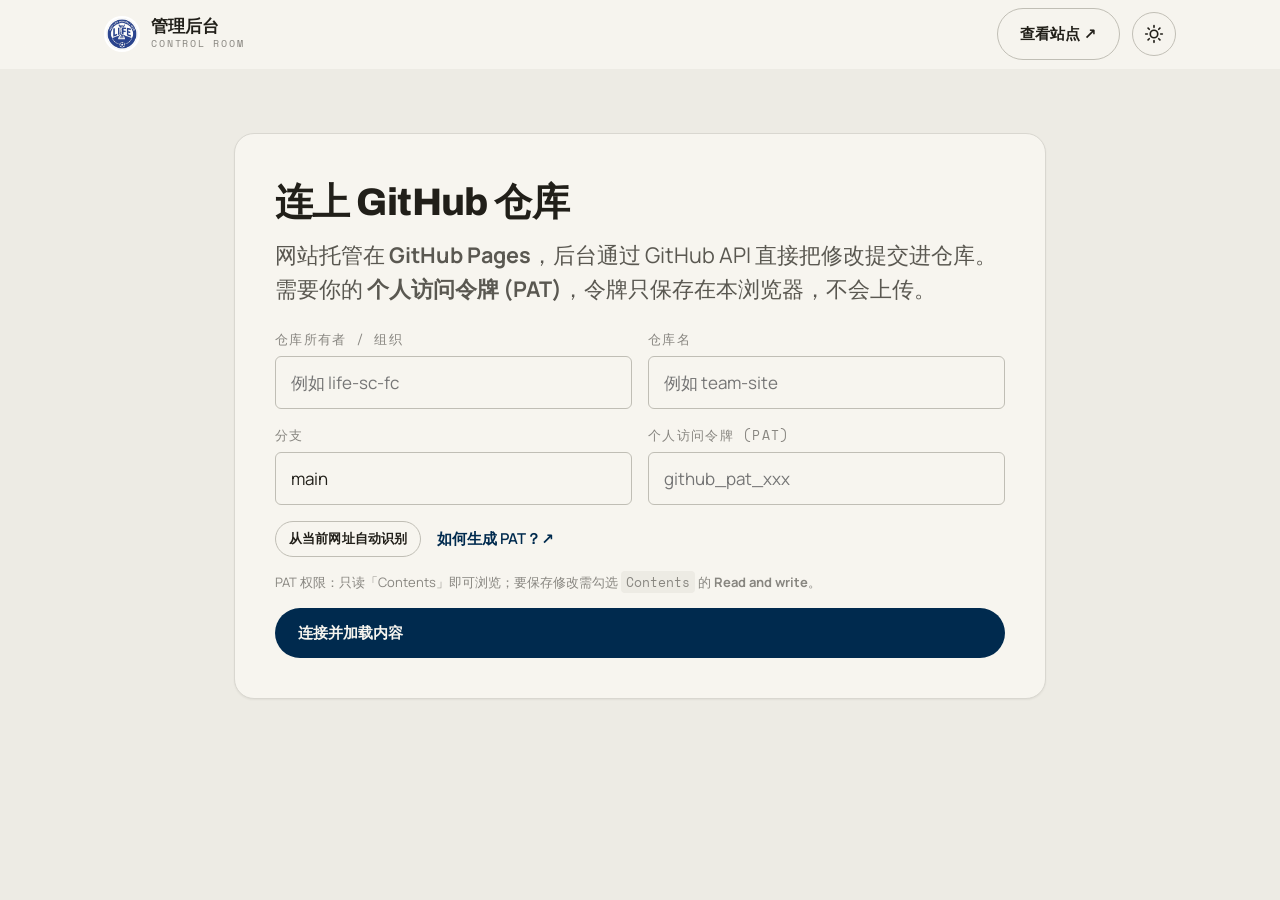
==== commit daddad2b: "Add files via upload" ====
--- a/admin.html
+++ b/admin.html
@@ -108,6 +108,6 @@
     <div id="toast" class="toast" hidden></div>
   </main>
 
-  <script src="assets/js/admin.js"></script>
+  <script src="assets/js/admin.js?v=20260811"></script>
 </body>
 </html>
--- a/assets/css/styles.css
+++ b/assets/css/styles.css
@@ -175,7 +175,7 @@
 /* ---------- Layout primitives ---------- */
 .wrap { max-width: var(--maxw); margin-inline: auto; padding-inline: var(--gutter); }
 .section { padding-block: clamp(3.5rem, 9vw, var(--space-3xl)); }
-.section--tight { padding-block: clamp(2.5rem, 6vw, var(--space-2xl)); }
+.section--tight { padding-block: clamp(1.5rem, 3.5vw, var(--space-xl)); }
 
 .divider { height: 1px; background: var(--line); border: 0; }
 
@@ -534,6 +534,7 @@
   text-transform: uppercase;
 }
 .player__name {
+  display: inline-block;
   font-family: var(--font-display);
   font-weight: 800;
   font-size: clamp(1.4rem, 3.2vw, 1.9rem);
@@ -541,6 +542,22 @@
   color: #fff;
   line-height: 1.15;
   text-shadow: 0 2px 12px rgba(0,0,0,.3);
+  position: relative;
+}
+/* 年级（由学号/工号推导，置于姓名正下方，姓名位置不动） */
+.player__grade {
+  position: absolute;
+  top: 100%;
+  left: 0;
+  right: 0;
+  margin-top: 4px;
+  font-family: var(--font-display);
+  font-size: clamp(0.78rem, 1.6vw, 0.95rem);
+  font-weight: 700;
+  letter-spacing: 0.06em;
+  color: #fff;
+  text-transform: uppercase;
+  text-align: center;
 }
 .player__note-line {
   font-size: var(--fs-xs);
@@ -874,13 +891,54 @@
 }
 .match:first-of-type { border-top: 1px solid var(--line); }
 .match__date { font-family: var(--font-mono); font-size: var(--fs-xs); color: var(--ink-faint); letter-spacing: 0.06em; white-space: nowrap; }
-.match__teams { display: flex; flex-direction: column; gap: 2px; }
-.match__teams b { font-weight: 700; font-size: 1rem; }
-.match__teams span { font-size: var(--fs-xs); color: var(--ink-faint); }
+.match__teams { display: flex; flex-direction: column; gap: 2px; position: relative; justify-self: start; }
+.match__vs { white-space: nowrap; font-size: 1rem; line-height: 1.4; }
+.match__teams b { font-weight: 700; }
+.match__teams .match__info { font-size: var(--fs-xs); color: var(--ink-faint); white-space: nowrap; align-self: flex-start; }
+/* 进球/红黄牌：绝对定位在 match__teams 内（定位上下文 = 两行最长那行），不参与文档流（不撑高容器、不增大行距）；
+   left:100% 锚在 match__teams 右缘 = 队名行 / 信息行中最长那一行文字右端；margin-left:1em 距约 1 字符；bottom:0 底边与信息同行；
+   每 3 条为一列（由 JS 包 .match__col），列间留间距，超出自动排到右侧下一列 */
+.match__events { position: absolute; left: 100%; margin-left: 1em; bottom: 0; display: flex; flex-direction: row; align-items: flex-start; gap: 1.2em; font-size: var(--fs-xs); color: var(--ink-soft); white-space: nowrap; }
+.match__note { font-style: italic; color: var(--ink-faint); white-space: nowrap; }
+.match__col { display: flex; flex-direction: column; gap: 1px; align-items: flex-start; }
 .match__score { font-family: var(--font-mono); font-weight: 700; font-size: 1.15rem; font-variant-numeric: tabular-nums; line-height: 1.25; }
 .match__score .res { font-size: 0.7rem; letter-spacing: 0.1em; margin-left: 6px; }
+.match__score-num { display: inline; }
+.match__score-pen { display: inline-block; font-size: 0.85em; font-weight: 500; opacity: 0.7; margin: 0 5px; vertical-align: 0.05em; }
 .res--W { color: var(--win); } .res--D { color: var(--draw); } .res--L { color: var(--loss); }
+.match__video { color: var(--signal); font-weight: 600; font-size: inherit; text-decoration: none; white-space: nowrap; margin-left: .15rem; }
+.match__video:hover { text-decoration: underline; }
 .match__meta { font-family: var(--font-mono); font-size: var(--fs-xs); color: var(--ink-faint); text-align: right; white-space: nowrap; }
+
+.match__line { display: flex; align-items: baseline; gap: 4px; }
+.ev__tag {
+  flex: none; font-family: var(--font-mono); font-size: 0.62rem; font-weight: 700;
+  letter-spacing: 0.08em; padding: 1px 7px; border-radius: var(--r-pill); text-transform: uppercase;
+}
+.ev__tag--goal { color: inherit; background: transparent; padding: 1px 4px; font-size: 0.95rem; line-height: 1; }
+.ev__tag--card { color: var(--ink-faint); }
+.ev__list { display: flex; flex-wrap: wrap; align-items: center; gap: 2px 4px; }
+.ev__item { white-space: nowrap; }
+.match__cards .ev__list { flex-wrap: nowrap; }
+.ev__time { font-size: 0.95em; color: var(--ink-faint); font-variant-numeric: tabular-nums; }
+.ev__og { font-family: var(--font-mono); font-size: 0.95em; color: var(--ink-faint); font-variant-numeric: tabular-nums; margin-left: 0; }
+.ev__sep { color: var(--line); }
+.ev__card {
+  flex: none; display: inline-block;
+  width: .77rem; height: .95rem;
+  border-radius: 2px; border: 1px solid rgba(0,0,0,.15);
+  margin: 0; vertical-align: middle;
+}
+.ev__card--y { background: #f1c40f; }
+.ev__card--r { background: #e74c3c; }
+
+/* 后台嵌套明细编辑器（进球 / 红黄牌）弱化样式 */
+.a-section--nested { margin: 6px 0 2px; padding: 8px; border: 1px dashed var(--line); border-radius: var(--r-sm); background: color-mix(in oklch, var(--paper) 70%, var(--club-tint)); }
+.a-section--nested > .a-section__head { margin-bottom: 6px; }
+.a-section--nested .a-section__title { font-size: 0.82rem; }
+.a-section--nested .a-list { display: flex; flex-direction: column; gap: 8px; }
+.a-section--nested .a-row-card { background: var(--paper); padding: 8px; }
+.a-section--nested .a-grid--row { grid-template-columns: 1fr 1fr; gap: 6px 10px; }
 
 /* =============================================================
    STORY
@@ -1172,6 +1230,41 @@
 .news-card__summary { grid-column: 1 / -1; color: var(--ink-soft); font-size: var(--fs-sm); line-height: 1.65; max-width: 72ch; }
 .news-card__more { grid-column: 1 / -1; justify-self: start; color: var(--club); font-family: var(--font-display); font-weight: 700; font-size: var(--fs-sm); letter-spacing: 0.02em; }
 
+/* ===== 新闻：更多入口 + 全部新闻覆盖层 ===== */
+.news__more {
+  font-family: var(--font-display); font-weight: 700; font-size: var(--fs-base);
+  color: var(--club); text-decoration: none; letter-spacing: .02em; white-space: nowrap;
+  align-self: flex-end;
+}
+.news__more:hover { text-decoration: underline; }
+
+.news-all {
+  position: fixed; inset: 0; z-index: 190;
+  display: none;
+  background: var(--paper);
+  overflow-y: auto;
+  padding: clamp(1.5rem, 5vw, 4rem) clamp(1rem, 4vw, 3rem);
+}
+.news-all.is-open { display: block; animation: ndFade var(--dur) var(--ease); }
+.news-all__panel { max-width: 820px; margin: 0 auto; }
+.news-all__bar { display: flex; align-items: center; justify-content: space-between; gap: var(--space-md); margin-bottom: var(--space-lg); }
+.news-all__bar-left { display: flex; align-items: center; gap: var(--space-md); }
+.news-all__bar-right { margin-left: auto; }
+.news-all__close {
+  appearance: none; -webkit-appearance: none; background: none; border: none; cursor: pointer;
+  font-family: var(--font-display); font-weight: 700; font-size: var(--fs-sm); color: var(--ink-soft); padding: 0;
+}
+.news-all__close:hover { color: var(--club); }
+.news-all__title { font-family: var(--font-display); font-weight: 800; font-size: 1.25rem; color: var(--ink); }
+.news-all__search {
+  width: 200px; max-width: 50vw;
+  font-family: var(--font-body); font-size: var(--fs-sm); color: var(--ink);
+  padding: 8px 12px; border: 1px solid var(--line); border-radius: var(--r-sm);
+  background: var(--bg); outline: none; transition: border-color var(--dur) var(--ease);
+}
+.news-all__search:focus { border-color: var(--club); }
+.news-all__empty { text-align: center; color: var(--ink-soft); font-size: var(--fs-sm); padding: var(--space-lg) 0; }
+
 /* ===== 新闻详情覆盖层 ===== */
 body.no-scroll { overflow: hidden; }
 .news-detail {
@@ -1192,15 +1285,26 @@
   animation: ndRise var(--dur) var(--ease);
 }
 @keyframes ndRise { from { transform: translateY(18px); opacity: .6; } to { transform: translateY(0); opacity: 1; } }
+.news-detail__bar { display: flex; align-items: center; justify-content: space-between; gap: var(--space-md); margin-bottom: var(--space-lg); }
 .news-detail__close {
   appearance: none; -webkit-appearance: none;
   background: none; border: none; cursor: pointer;
   font-family: var(--font-display); font-weight: 700; font-size: var(--fs-sm);
   color: var(--ink-soft);
-  padding: 0; margin-bottom: var(--space-lg);
+  padding: 0; margin-bottom: 0;
   transition: color var(--dur-fast) var(--ease);
 }
 .news-detail__close:hover { color: var(--club); }
+.news-detail__copy {
+  appearance: none; -webkit-appearance: none;
+  background: none; border: 1px solid rgba(0,0,0,.18); border-radius: 6px;
+  cursor: pointer;
+  font-family: var(--font-display); font-weight: 700; font-size: var(--fs-sm);
+  color: var(--ink-soft);
+  padding: 0.32rem 0.85rem;
+  transition: color var(--dur-fast) var(--ease), border-color var(--dur-fast) var(--ease);
+}
+.news-detail__copy:hover { color: var(--club); border-color: var(--club); }
 .news-detail__header { display: flex; align-items: center; gap: var(--space-sm); margin-bottom: var(--space-sm); }
 .news-detail__date { color: var(--ink-faint); font-size: var(--fs-xs); letter-spacing: 0.06em; margin-left: auto; }
 .news-detail__title { font-family: var(--font-display); font-weight: 800; font-size: clamp(1.5rem, 4vw, 2.2rem); line-height: 1.25; margin: 0 0 var(--space-md); }
@@ -1211,6 +1315,9 @@
 .news-detail__gallery { display: grid; grid-template-columns: 1fr; gap: var(--space-md); margin-top: var(--space-xl); }
 .news-detail__figure { margin: 0; border-radius: var(--r-md); overflow: hidden; background: var(--paper-2); box-shadow: var(--shadow-sm); }
 .news-detail__figure img { display: block; width: 100%; height: auto; object-fit: contain; cursor: zoom-in; }
+.news-detail__video { margin: var(--space-lg) 0; }
+.news-detail__video video { display: block; width: 100%; height: auto; border-radius: var(--r-md); background: #000; box-shadow: var(--shadow-sm); }
+.news-detail__video--embed iframe { display: block; width: 100%; aspect-ratio: 16 / 9; height: auto; border: 0; border-radius: var(--r-md); background: #000; box-shadow: var(--shadow-sm); }
 
 /* =============================================================
    CLUB（俱乐部）
@@ -1481,6 +1588,10 @@
 }
 .comp-group-head .gh-ach { color: var(--ink); font-weight: 800; font-size: 1rem; }
 .comp-group-head .gh-stats { font-family: var(--font-mono); font-size: .82rem; color: var(--ink-soft); }
+/* 缺席赛事说明（未报名 / 因疫情未举办 等）：灰显斜体 + 虚线分隔，与真实战绩区分 */
+.comp-group--absent { opacity: .8; }
+.comp-group--absent .comp-group-head { border-bottom-style: dashed; }
+.comp-group-head .gh-ach--absent { color: var(--ink-soft); font-weight: 600; font-style: italic; }
 
 .comp-table-wrap { overflow-x: auto; border: 1px solid var(--line); border-radius: 12px; }
 table.comp-table { width: 100%; border-collapse: collapse; font-size: .9rem; min-width: 900px; }
@@ -1509,3 +1620,130 @@
 .comp-table .res--W.res { background: color-mix(in oklab, var(--win) 18%, transparent); }
 .comp-table .res--D.res { background: color-mix(in oklab, var(--ink-soft) 16%, transparent); }
 .comp-table .res--L.res { background: color-mix(in oklab, var(--loss) 16%, transparent); }
+.comp-table .c-video { color: #111; font-size: 1.05rem; line-height: 1; text-decoration: none; white-space: nowrap; display: inline-block; transition: opacity .15s ease; }
+.comp-table .c-video:hover { opacity: .6; }
+
+/* ===== 表格分页 ===== */
+.table__pagination { display: flex; align-items: center; justify-content: center; gap: .7rem; padding: .8rem 0 .2rem; }
+.pag__btn { width: 32px; height: 32px; border: 1px solid var(--line); border-radius: 8px; background: var(--paper-2); color: var(--ink); font-size: 1rem; cursor: pointer; display: flex; align-items: center; justify-content: center; transition: all .15s ease; }
+.pag__btn:hover:not(.pag__btn--disabled) { border-color: var(--ink); background: var(--paper-3); }
+.pag__btn--disabled { opacity: .35; pointer-events: none; }
+.pag__info { font-size: .85rem; color: var(--ink-faint); min-width: 48px; text-align: center; }
+
+/* ===== 数据页：射手榜 / 球员数据 / 红黄牌榜 ===== */
+.scorer__top { display: grid; grid-template-columns: repeat(auto-fit, minmax(160px, 1fr)); gap: var(--space-md); margin-bottom: .8rem; }
+.scorer__card { position: relative; background: var(--paper-2); border: 1px solid var(--line); border-radius: 12px; padding: 1.1rem 1.2rem; display: flex; flex-direction: column; gap: 2px; }
+.scorer__rank { position: absolute; top: 10px; right: 12px; font-family: var(--font-mono); font-size: .8rem; font-weight: 700; color: var(--ink-faint); }
+.scorer__card--gold { border-color: #e6b800; background: color-mix(in oklab, #ffd633 30%, var(--paper-2)); }
+.scorer__card--silver { border-color: #9aa3ad; background: color-mix(in oklab, #9aa3ad 16%, var(--paper-2)); }
+.scorer__card--bronze { border-color: #b5713c; background: color-mix(in oklab, #b5713c 16%, var(--paper-2)); }
+.scorer__card--gold .scorer__rank { color: #c79100; }
+.scorer__card--silver .scorer__rank { color: #7c8590; }
+.scorer__card--bronze .scorer__rank { color: #a85f30; }
+:root[data-theme="dark"] .scorer__card--gold { background: color-mix(in oklab, #ffd633 36%, var(--paper-2)); }
+:root[data-theme="dark"] .scorer__card--silver { background: color-mix(in oklab, #9aa3ad 22%, var(--paper-2)); }
+:root[data-theme="dark"] .scorer__card--bronze { background: color-mix(in oklab, #b5713c 22%, var(--paper-2)); }
+:root[data-theme="dark"] .scorer__card--gold .scorer__rank { color: #ffd95e; }
+:root[data-theme="dark"] .scorer__card--silver .scorer__rank { color: #c2cad4; }
+:root[data-theme="dark"] .scorer__card--bronze .scorer__rank { color: #d08a55; }
+.scorer__name { font-family: var(--font-display); font-weight: 700; font-size: 1rem; color: var(--ink); }
+.scorer__names { display: flex; flex-direction: row; flex-wrap: wrap; gap: 0; }
+.scorer__sep { color: var(--ink-faint); font-size: .82rem; margin: 0 .15rem; }
+.scorer__goals { font-family: var(--font-mono); font-weight: 800; font-size: 2.4rem; line-height: 1; color: var(--ink); font-variant-numeric: tabular-nums; }
+.scorer__unit { font-size: .72rem; color: var(--ink-faint); letter-spacing: .06em; }
+.data__note { margin: .9rem 0 0; font-size: .78rem; color: var(--ink-faint); letter-spacing: .02em; }
+.scorer__list { list-style: none; margin: 0; padding: 0; border: 1px solid var(--line); border-radius: 12px; overflow: hidden; }
+.scorer__list li { display: flex; align-items: center; gap: .8rem; padding: .6rem 1rem; border-bottom: 1px solid var(--line); }
+.scorer__list li:last-child { border-bottom: none; }
+.scorer__list .scorer__pos { width: 1.6rem; text-align: center; font-family: var(--font-mono); font-weight: 700; color: var(--ink-faint); }
+.scorer__list .scorer__name { flex: 1; font-size: .95rem; color: var(--ink); }
+.scorer__list .scorer__goals { font-size: 1.1rem; font-family: var(--font-mono); font-weight: 700; color: var(--ink); }
+
+.pstats-table td, .pstats-table th { text-align: left; padding-left: 1rem; }
+.pstats-table .pstats__name { text-align: left; font-weight: 600; color: var(--ink); }
+.pstats-table .pstats__total { font-weight: 800; color: var(--club); }
+.pstats-table .pstats__rank { font-weight: 700; color: var(--ink-faint); width: 3rem; }
+.pstats__note { font-size: .7rem; color: var(--ink-faint); font-weight: 400; }
+
+/* ===== 数据页：球员检索 ===== */
+.player-search { display: flex; gap: .6rem; max-width: 520px; }
+.player-search__input {
+  flex: 1; padding: .7rem .9rem; font-size: .95rem; font-family: var(--font-body);
+  border: 1px solid var(--line); border-radius: 10px; background: var(--paper); color: var(--ink);
+  transition: border-color .15s ease, box-shadow .15s ease;
+}
+.player-search__input:focus {
+  outline: none; border-color: var(--club); box-shadow: 0 0 0 3px color-mix(in oklab, var(--club) 16%, transparent);
+}
+.player-search__btn {
+  padding: .7rem 1.4rem; font-size: .95rem; font-weight: 700; border: none; border-radius: 10px;
+  background: var(--club); color: var(--paper); cursor: pointer; transition: opacity .15s ease;
+}
+.player-search__btn:hover { opacity: .85; }
+.player-search__result { margin-top: 1rem; display: grid; gap: .8rem; }
+
+/* 俱乐部生涯纪念卡 */
+.career-card__result { margin-top: 1.4rem; display: flex; flex-direction: column; align-items: flex-start; gap: 1rem; }
+.career-card__stage { width: 490px; max-width: 100%; overflow: hidden; border-radius: 14px; box-shadow: 0 12px 44px rgba(0,0,0,.28); }
+.career-card { width: 680px; height: auto; transform: scale(0.72); transform-origin: top left; box-sizing: border-box; position: relative; overflow: hidden; background: #003B5C; }
+.career-card__download {
+  display: inline-flex; align-items: center; gap: .5rem; padding: .7rem 1.4rem; font-size: .95rem; font-weight: 700;
+  border: none; border-radius: 10px; background: var(--club); color: var(--paper); cursor: pointer; transition: opacity .15s ease;
+}
+.career-card__download:hover { opacity: .85; }
+.career-card__download:disabled { opacity: .5; cursor: default; }
+.career-card__hint { font-size: .82rem; color: var(--ink-muted); }
+.career-card__empty { color: var(--ink-soft); font-size: .95rem; }
+
+/* 生涯纪念卡：独立模态弹窗（交互同新闻详情） */
+.career-modal {
+  position: fixed; inset: 0; z-index: 200; display: none;
+  background: rgba(6, 20, 33, .82); -webkit-backdrop-filter: blur(2px); backdrop-filter: blur(2px);
+  overflow-y: auto; padding: clamp(1.5rem, 5vw, 3.5rem) clamp(1rem, 4vw, 3rem);
+}
+.career-modal.is-open { display: block; animation: ndFade var(--dur) var(--ease); }
+.career-modal__panel { max-width: 760px; margin: 0 auto; animation: ndRise var(--dur) var(--ease); }
+.career-modal__body { display: flex; gap: 1.5rem; align-items: flex-start; }
+.career-modal__form { flex: 0 0 220px; width: 220px; }
+@media (max-width: 600px) {
+  .career-modal__body { flex-direction: column; }
+  .career-modal__form { flex: 1 1 auto; width: 100%; }
+}
+.career-modal__bar {
+  display: flex; align-items: center; justify-content: space-between; gap: var(--space-md); margin-bottom: 1rem;
+}
+.career-modal__close {
+  appearance: none; -webkit-appearance: none; background: none; border: none; cursor: pointer;
+  font-family: var(--font-display); font-weight: 800; font-size: 2rem; line-height: 1;
+  color: var(--paper); opacity: .8; padding: 0; transition: opacity .15s var(--ease);
+}
+.career-modal__close:hover { opacity: 1; }
+.career-modal__dl { margin: 0; }
+.career-modal__field { margin-bottom: 1rem; }
+.career-modal__field-label { display: block; font-size: .8rem; font-weight: 600; color: var(--paper); opacity: .8; margin-bottom: .4rem; letter-spacing: .02em; }
+.career-modal__field-input {
+  width: 100%; box-sizing: border-box; padding: .6rem .8rem; font-size: .92rem;
+  font-family: var(--font-body); color: var(--paper); background: rgba(255, 255, 255, .08);
+  border: 1px solid rgba(255, 255, 255, .2); border-radius: 10px; outline: none;
+  transition: border-color .15s ease, background .15s ease;
+}
+.career-modal__field-input::placeholder { color: var(--paper); opacity: .45; }
+.career-modal__field-input:focus { border-color: var(--club); background: rgba(255, 255, 255, .12); }
+#dataPlayerSearch { margin-top: calc(-1 * clamp(3.5rem, 9vw, var(--space-3xl)) + 1rem); padding-top: 0; padding-bottom: clamp(0.5rem, 1.2vw, 0.9rem); }
+.ps-card {
+  border: 1px solid var(--line); border-radius: 12px; padding: .9rem 1.1rem;
+  background: var(--paper); box-shadow: 0 1px 2px color-mix(in oklab, var(--ink) 6%, transparent);
+}
+.ps-card__head { display: flex; align-items: baseline; justify-content: space-between; gap: 1rem; margin-bottom: .5rem; }
+.ps-card__name { font-size: 1.15rem; font-weight: 800; color: var(--ink); }
+.ps-card__goal { font-family: var(--font-mono); font-size: .95rem; color: var(--club); }
+.ps-card__goal b { font-weight: 800; }
+.ps-card__row { display: flex; gap: .6rem; padding: .25rem 0; font-size: .9rem; color: var(--ink-soft); align-items: baseline; }
+.ps-card__lbl { flex: 0 0 5.2rem; color: var(--ink-faint); font-size: .82rem; letter-spacing: .04em; }
+.ps-card__comps { list-style: none; margin: 0; padding: 0; }
+.ps-card__comps li { padding: .15rem 0; color: var(--ink); }
+.ps-card__comps li::before { content: "·"; color: var(--ink-faint); margin-right: .5rem; }
+.ps-card__none { color: var(--ink-faint); font-style: italic; }
+.ps-card__career { margin-top: .75rem; padding: .4rem .95rem; font-size: .82rem; font-weight: 700; letter-spacing: .03em; color: var(--club); background: color-mix(in oklab, var(--club) 12%, transparent); border: 1px solid color-mix(in oklab, var(--club) 35%, transparent); border-radius: 8px; cursor: pointer; transition: background .15s, border-color .15s; }
+.ps-card__career:hover { background: color-mix(in oklab, var(--club) 22%, transparent); border-color: color-mix(in oklab, var(--club) 55%, transparent); }
+.ps-card__career:active { background: color-mix(in oklab, var(--club) 30%, transparent); }
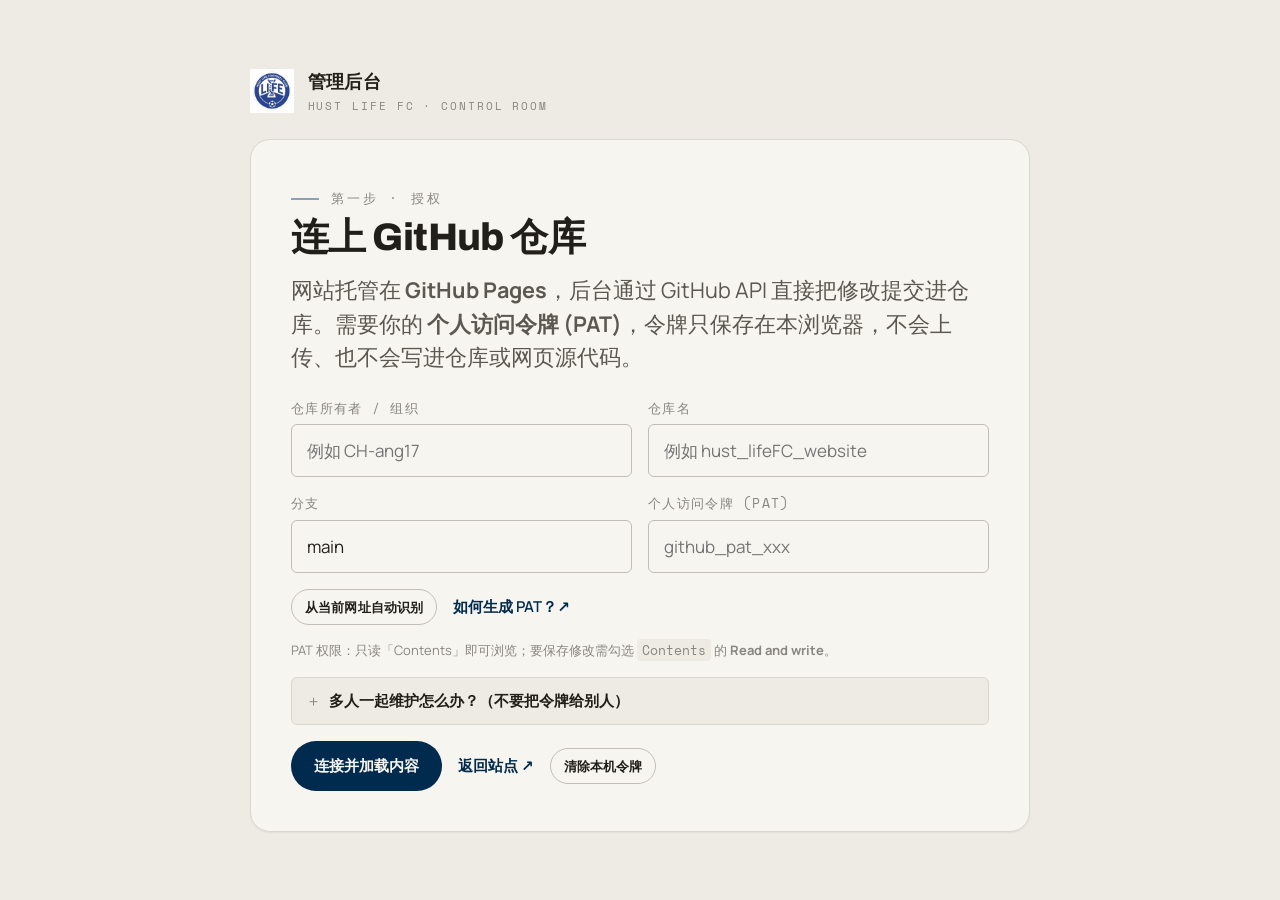
==== commit 9e787ff6: "Add files via upload" ====
--- a/admin.html
+++ b/admin.html
@@ -1,113 +1,167 @@
 <!DOCTYPE html>
 <html lang="zh-CN" data-theme="light">
 <head>
-  <meta charset="UTF-8" />
-  <meta name="viewport" content="width=device-width, initial-scale=1.0" />
+  <meta charset="UTF-8">
+  <meta name="viewport" content="width=device-width, initial-scale=1.0">
   <title>管理后台 · HUST 生命学院足球俱乐部</title>
-  <meta name="robots" content="noindex" />
+  <meta name="robots" content="noindex">
 
-  <link rel="preconnect" href="https://fonts.googleapis.com" />
-  <link rel="preconnect" href="https://fonts.gstatic.com" crossorigin />
-  <link href="https://fonts.googleapis.com/css2?family=Archivo:wdth,wght@62.5..125,400..900&family=Manrope:wght@300..800&family=Space+Mono:wght@400;700&display=swap" rel="stylesheet" />
+  <link rel="preconnect" href="https://fonts.googleapis.com">
+  <link rel="preconnect" href="https://fonts.gstatic.com" crossorigin="">
+  <link href="https://fonts.googleapis.com/css2?family=Archivo:wdth,wght@62.5..125,400..900&family=Manrope:wght@300..800&family=Space+Mono:wght@400;700&display=swap" rel="stylesheet">
 
-  <link rel="stylesheet" href="assets/css/styles.css" />
+  <link rel="stylesheet" href="assets/css/styles.css?v=20261023g">
 </head>
 <body class="admin">
 
-  <!-- ============ NAV ============ -->
-  <header class="nav admin__nav">
-    <div class="wrap nav__inner">
-      <a class="brand" href="index.html" aria-label="返回站点首页">
-        <img class="brand__logo" src="assets/images/logo-transparent.png" alt="HUST 生命学院足球俱乐部队徽" />
-        <span class="brand__name"><span>管理后台</span><small>CONTROL ROOM</small></span>
+  <!-- ============ 连接 GitHub ============ -->
+  <div class="wb-login" id="screen-connect">
+    <div class="wb-login__inner">
+      <a class="wb-login__brand" href="index.html">
+        <img src="assets/images/logo-transparent.png" alt="">
+        <span><b>管理后台</b><small>HUST LIFE FC · CONTROL ROOM</small></span>
       </a>
-      <div style="display:flex; align-items:center; gap:0.75rem;">
-        <a class="btn btn--ghost" href="index.html" target="_blank" rel="noopener">查看站点 ↗</a>
-        <button class="theme-toggle" id="themeToggle" aria-label="切换深色 / 浅色模式" aria-pressed="false">
-          <svg class="icon-sun" viewBox="0 0 24 24" fill="none" stroke="currentColor" stroke-width="2" stroke-linecap="round">
-            <circle cx="12" cy="12" r="4.5"/><path d="M12 2v2M12 20v2M2 12h2M20 12h2M4.9 4.9l1.4 1.4M17.7 17.7l1.4 1.4M4.9 19.1l1.4-1.4M17.7 6.3l1.4-1.4"/>
-          </svg>
-          <svg class="icon-moon" viewBox="0 0 24 24" fill="currentColor" aria-hidden="true">
-            <path d="M21 12.8A9 9 0 1 1 11.2 3a7 7 0 0 0 9.8 9.8z"/>
-          </svg>
-        </button>
+
+      <section class="admin__card">
+        <p class="eyebrow">第一步 · 授权</p>
+        <h2>连上 GitHub 仓库</h2>
+        <p class="lead" style="max-width:62ch; margin-bottom:1.5rem;">
+          网站托管在 <b>GitHub Pages</b>，后台通过 GitHub API 直接把修改提交进仓库。需要你的
+          <b>个人访问令牌 (PAT)</b>，令牌只保存在本浏览器，不会上传、也不会写进仓库或网页源代码。
+        </p>
+
+        <div class="a-form">
+          <div class="a-row">
+            <label class="a-field">
+              <span>仓库所有者 / 组织</span>
+              <input id="f-owner" class="a-input" placeholder="例如 CH-ang17" autocomplete="off">
+            </label>
+            <label class="a-field">
+              <span>仓库名</span>
+              <input id="f-repo" class="a-input" placeholder="例如 hust_lifeFC_website" autocomplete="off">
+            </label>
+          </div>
+          <div class="a-row">
+            <label class="a-field">
+              <span>分支</span>
+              <input id="f-branch" class="a-input" value="main" autocomplete="off">
+            </label>
+            <label class="a-field">
+              <span>个人访问令牌 (PAT)</span>
+              <input id="f-token" class="a-input" type="password" placeholder="github_pat_xxx" autocomplete="off">
+            </label>
+          </div>
+          <div class="a-hint">
+            <button type="button" class="btn btn--ghost btn--sm" id="btn-detect">从当前网址自动识别</button>
+            <a class="a-link" href="https://github.com/settings/tokens?type=beta" target="_blank" rel="noopener">如何生成 PAT？↗</a>
+          </div>
+          <p class="a-note">PAT 权限：只读「Contents」即可浏览；要保存修改需勾选 <code>Contents</code> 的 <b>Read and write</b>。</p>
+
+          <details class="a-collab">
+            <summary>多人一起维护怎么办？（不要把令牌给别人）</summary>
+            <div class="a-collab__body">
+              <p><b>1 · 各自用自己的令牌（推荐）</b><br>
+                让协作者去 <a href="https://github.com/settings/tokens?type=beta" target="_blank" rel="noopener">Fine-grained tokens</a> 自己生成一个，<b>只授权这一个仓库</b>、权限只勾 <code>Contents: Read and write</code>、有效期设 7~30 天。你随时能在 GitHub 上单独吊销某一个人的令牌，不影响其他人。</p>
+              <p><b>2 · 让他们提交到独立分支，由你合并</b><br>
+                上面「分支」一栏填 <code>draft-张三</code> 之类，改动只进这个分支，<code>main</code> 和线上站点完全不受影响。他们在 GitHub 上发 Pull Request，你审核后合并即可。</p>
+              <p><b>3 · 不给后台权限，只收内容</b><br>
+                对方把比分、花名册、照片发给你，由你统一录入——最省心，也最安全。</p>
+              <p class="a-collab__warn">⚠️ 后台的「站点口令」只是界面门禁（用于防误入），<b>不是权限边界</b>：真正的写权限由 GitHub 令牌决定。所以口令可以告诉别人，令牌绝对不能。</p>
+            </div>
+          </details>
+
+          <div class="a-hint">
+            <button type="button" class="btn btn--primary" id="btn-connect">连接并加载内容</button>
+            <a class="a-link" href="index.html">返回站点 ↗</a>
+            <button type="button" class="btn btn--ghost btn--sm" id="btn-clear-token" title="公用电脑用完后点这里">清除本机令牌</button>
+          </div>
+        </div>
+      </section>
+    </div>
+  </div>
+
+  <!-- ============ 口令 ============ -->
+  <div class="wb-login" id="screen-passcode" hidden>
+    <div class="wb-login__inner">
+      <a class="wb-login__brand" href="index.html">
+        <img src="assets/images/logo-transparent.png" alt="">
+        <span><b>管理后台</b><small>HUST LIFE FC · CONTROL ROOM</small></span>
+      </a>
+
+      <section class="admin__card">
+        <p class="eyebrow">第二步 · 站点口令</p>
+        <h2 id="passcode-title">输入站点口令</h2>
+        <p class="lead" id="passcode-desc" style="max-width:52ch; margin-bottom:1.5rem;">口令只是界面门禁（防止误入），真正的写权限由 GitHub 令牌决定。</p>
+        <div class="a-form">
+          <label class="a-field">
+            <span>口令</span>
+            <input id="f-passcode" class="a-input" type="password" placeholder="••••••" autocomplete="off">
+          </label>
+          <div class="a-hint">
+            <button type="button" class="btn btn--primary" id="btn-passcode">进入编辑器</button>
+            <button type="button" class="btn btn--ghost btn--sm" id="btn-back-connect">返回</button>
+          </div>
+        </div>
+      </section>
+    </div>
+  </div>
+
+  <!-- ============ 工作台 ============ -->
+  <div class="wb" id="screen-editor" hidden>
+
+    <aside class="wb__side">
+      <a class="wb__brand" href="index.html" title="返回站点首页">
+        <img src="assets/images/logo-transparent.png" alt="HUST Life FC">
+        <span class="wb__brand-txt"><b>管理后台</b><small>CONTROL ROOM</small></span>
+      </a>
+
+      <nav class="wb__nav" id="wbNav" aria-label="后台导航"></nav>
+
+      <div class="wb__foot">
+        <div class="wb__user">
+          <span class="wb__avatar">管</span>
+          <span class="wb__user-txt">
+            <b id="wbUserRepo">—</b>
+            <small id="wbUserBranch">main</small>
+          </span>
+        </div>
+        <button type="button" class="wb__exit" id="btn-exit">退出登录</button>
       </div>
-    </div>
-  </header>
+    </aside>
 
-  <main class="wrap admin__main">
-
-    <!-- ============ 连接 / 登录 ============ -->
-    <section class="card admin__card" id="screen-connect">
-      <h2>连上 GitHub 仓库</h2>
-      <p class="lead" style="max-width:60ch; margin-bottom:1.5rem;">
-        网站托管在 <b>GitHub Pages</b>，后台通过 GitHub API 直接把修改提交进仓库。需要你的
-        <b>个人访问令牌 (PAT)</b>，令牌只保存在本浏览器，不会上传。
-      </p>
-
-      <div class="a-form">
-        <div class="a-row">
-          <label class="a-field">
-            <span>仓库所有者 / 组织</span>
-            <input id="f-owner" class="a-input" placeholder="例如 life-sc-fc" autocomplete="off" />
-          </label>
-          <label class="a-field">
-            <span>仓库名</span>
-            <input id="f-repo" class="a-input" placeholder="例如 team-site" autocomplete="off" />
-          </label>
+    <div class="wb__body">
+      <header class="wb__top">
+        <div class="wb__crumbs">
+          <span>后台</span>
+          <span aria-hidden="true">/</span>
+          <strong id="wbCrumb">工作台</strong>
+          <span class="wb__repo" id="editor-repo">—</span>
         </div>
-        <div class="a-row">
-          <label class="a-field">
-            <span>分支</span>
-            <input id="f-branch" class="a-input" value="main" autocomplete="off" />
-          </label>
-          <label class="a-field">
-            <span>个人访问令牌 (PAT)</span>
-            <input id="f-token" class="a-input" type="password" placeholder="github_pat_xxx" autocomplete="off" />
-          </label>
-        </div>
-        <div class="a-hint">
-          <button type="button" class="btn btn--ghost btn--sm" id="btn-detect">从当前网址自动识别</button>
-          <a class="a-link" href="https://github.com/settings/tokens?type=beta" target="_blank" rel="noopener">如何生成 PAT？↗</a>
-        </div>
-        <p class="a-note">PAT 权限：只读「Contents」即可浏览；要保存修改需勾选 <code>Contents</code> 的 <b>Read and write</b>。</p>
-        <button type="button" class="btn btn--primary" id="btn-connect">连接并加载内容</button>
-      </div>
-    </section>
-
-    <!-- ============ 口令 ============ -->
-    <section class="card admin__card" id="screen-passcode" hidden>
-      <p class="eyebrow">第一步 · 站点口令</p>
-      <h2 id="passcode-title">输入站点口令</h2>
-      <p class="lead" id="passcode-desc" style="max-width:52ch; margin-bottom:1.5rem;">内容受口令保护，输入口令以进入编辑器。</p>
-      <div class="a-form">
-        <label class="a-field">
-          <span>口令</span>
-          <input id="f-passcode" class="a-input" type="password" placeholder="••••••" autocomplete="off" />
-        </label>
-        <button type="button" class="btn btn--primary" id="btn-passcode">进入编辑器</button>
-        <button type="button" class="btn btn--ghost btn--sm" id="btn-back-connect">返回</button>
-      </div>
-    </section>
-
-    <!-- ============ 编辑器 ============ -->
-    <section id="screen-editor" hidden>
-      <div class="admin__bar">
-        <strong id="editor-repo">—</strong>
-        <div class="admin__bar-actions">
+        <div class="wb__actions">
           <button type="button" class="btn btn--ghost btn--sm" id="btn-export">导出 JSON</button>
           <button type="button" class="btn btn--ghost btn--sm" id="btn-import">导入 JSON</button>
-          <input id="file-import" type="file" accept="application/json" hidden />
-          <button type="button" class="btn btn--primary" id="btn-save">保存修改</button>
-          <button type="button" class="btn btn--ghost btn--sm" id="btn-exit">退出</button>
+          <input id="file-import" type="file" accept="application/json" hidden="">
+          <a class="btn btn--ghost btn--sm" href="index.html" target="_blank" rel="noopener">查看站点 ↗</a>
+          <button class="theme-toggle" id="themeToggle" aria-label="切换深色 / 浅色模式" aria-pressed="false">
+            <svg class="icon-sun" viewBox="0 0 24 24" fill="none" stroke="currentColor" stroke-width="2" stroke-linecap="round">
+              <circle cx="12" cy="12" r="4.5"></circle><path d="M12 2v2M12 20v2M2 12h2M20 12h2M4.9 4.9l1.4 1.4M17.7 17.7l1.4 1.4M4.9 19.1l1.4-1.4M17.7 6.3l1.4-1.4"></path>
+            </svg>
+            <svg class="icon-moon" viewBox="0 0 24 24" fill="currentColor" aria-hidden="true">
+              <path d="M21 12.8A9 9 0 1 1 11.2 3a7 7 0 0 0 9.8 9.8z"></path>
+            </svg>
+          </button>
+          <button type="button" class="btn btn--primary btn--sm" id="btn-save">保存修改</button>
         </div>
-      </div>
-      <div id="editor-root" class="admin__editor"><!-- 由 admin.js 动态生成 --></div>
-    </section>
+      </header>
 
-    <div id="toast" class="toast" hidden></div>
-  </main>
+      <main class="wb__main">
+        <div id="editor-root" class="wb-pages"><!-- 由 admin.js 生成：工作台 + 各编辑页 --></div>
+      </main>
+    </div>
+  </div>
 
-  <script src="assets/js/admin.js?v=20260811"></script>
+  <div id="toast" class="toast" role="status" hidden=""></div>
+
+  <script src="assets/js/admin.js?v=20261023e"></script>
 </body>
 </html>
--- a/assets/css/styles.css
+++ b/assets/css/styles.css
@@ -248,7 +248,7 @@
   grid-template-columns: 1fr;
   gap: var(--space-xl);
   align-items: center;
-  padding-block: clamp(3rem, 8vw, 6rem) clamp(3.5rem, 9vw, 7rem);
+  padding-block: clamp(3rem, 8vw, 6rem) clamp(1rem, 2.5vw, 2rem);
 }
 @media (min-width: 900px) {
   .hero__grid { grid-template-columns: 1.25fr 0.75fr; gap: var(--space-2xl); }
@@ -280,7 +280,7 @@
   aspect-ratio: 4 / 5;
   display: flex; flex-direction: column; justify-content: space-between;
   overflow: hidden;
-  box-shadow: var(--shadow-lg);
+  box-shadow: var(--shadow-md);
 }
 .hero__visual::before { /* faint pitch arc */
   content: ""; position: absolute; right: -30%; top: -20%;
@@ -868,7 +868,12 @@
 }
 .tag--team { color: var(--paper); background: var(--club); }
 .tag--team.team--men { color: var(--paper); background: var(--club); }          /* 男足 · 蓝 */
-.tag--team.team--women { color: #ffffff; background: #0e7c86; }                 /* 女足 · 青 */
+.tag--team.team--women { color: #ffffff; background: #FD85AC; }                 /* 女足 / 女子组 · 粉红 */
+/* 组别标签（乙组/女子组）：独立于队伍标签，单独上色，避免连带改变男足/女足队伍色 */
+.tag--group { color: #ffffff; }
+.team--group-jia { background: #2789D7; }                  /* 甲组 · 蓝 */
+.team--group-yi  { background: #149F89; }                  /* 乙组 · 绿 */
+.team--group-women { background: #FD85AC; }                /* 女子组 · 粉（与女足一致） */
 .tag--comp { color: var(--club); background: var(--club-tint); } /* 默认 / 华科杯 */
 .tag--comp.comp--hust { color: var(--club); background: #C8E7FC; }        /* 华科杯 · 天蓝 */
 .tag--comp.comp--freshman { color: #8a6200; background: #fde8a0; }                 /* 新生杯 · 金黄 */
@@ -904,7 +909,7 @@
 .match__score { font-family: var(--font-mono); font-weight: 700; font-size: 1.15rem; font-variant-numeric: tabular-nums; line-height: 1.25; }
 .match__score .res { font-size: 0.7rem; letter-spacing: 0.1em; margin-left: 6px; }
 .match__score-num { display: inline; }
-.match__score-pen { display: inline-block; font-size: 0.85em; font-weight: 500; opacity: 0.7; margin: 0 5px; vertical-align: 0.05em; }
+.match__score-pen { display: inline; font-weight: 700; }                 /* 点球大战括号比分：与外侧同字号同字重，不弱化 */
 .res--W { color: var(--win); } .res--D { color: var(--draw); } .res--L { color: var(--loss); }
 .match__video { color: var(--signal); font-weight: 600; font-size: inherit; text-decoration: none; white-space: nowrap; margin-left: .15rem; }
 .match__video:hover { text-decoration: underline; }
@@ -1022,6 +1027,30 @@
 .a-note { font-size: var(--fs-xs); color: var(--ink-faint); line-height: 1.5; }
 .a-note code { font-family: var(--font-mono); background: var(--paper-2); padding: 1px 5px; border-radius: 4px; }
 
+/* 连接页「多人协作」折叠说明 */
+.a-collab {
+  padding: 0.65rem 0.9rem;
+  background: var(--paper-2); border: 1px solid var(--line); border-radius: var(--r-sm);
+  font-size: var(--fs-sm); line-height: 1.65; color: var(--ink-soft);
+}
+.a-collab > summary {
+  cursor: pointer; list-style: none;
+  display: flex; align-items: baseline; gap: 0.45rem;
+  font-weight: 700; color: var(--ink);
+}
+.a-collab > summary::-webkit-details-marker { display: none; }
+.a-collab > summary::before { content: "＋"; font-family: var(--font-mono); font-weight: 400; color: var(--ink-faint); }
+.a-collab[open] > summary::before { content: "－"; }
+.a-collab__body { margin-top: 0.55rem; display: grid; gap: 0.55rem; }
+.a-collab__body p { margin: 0; }
+.a-collab__body a { color: var(--pitch); text-decoration: underline; text-underline-offset: 2px; }
+.a-collab__body code {
+  font-family: var(--font-mono); font-size: 0.92em;
+  background: var(--paper); border: 1px solid var(--line);
+  padding: 0.05em 0.35em; border-radius: 4px; white-space: nowrap;
+}
+.a-collab__warn { color: var(--ink); }
+
 /* editor */
 .admin__bar {
   position: sticky; top: 68px; z-index: 40;
@@ -1133,6 +1162,104 @@
 .a-nest-title::before { content: ""; display: inline-block; width: 16px; height: 3px; background: var(--signal); margin-right: 8px; vertical-align: middle; }
 /* 嵌套内的 repeatable 区块去掉外层描边，避免三重边框 */
 .a-nest-comp > .a-section { border: none; background: transparent; padding: var(--space-sm) 0 0; box-shadow: none; }
+
+/* ---------- 列表化：分条表格 + 每行 查看/修改/删除 ---------- */
+.a-section__titlewrap { display: flex; align-items: center; gap: 0.6rem; min-width: 0; flex-wrap: wrap; }
+.a-count {
+  font-family: var(--font-mono); font-size: 0.66rem; font-weight: 400; letter-spacing: 0.04em;
+  color: var(--ink-faint); padding: 0.08rem 0.42rem;
+  border: 1px solid var(--line); border-radius: var(--r-pill); white-space: nowrap;
+}
+.a-section__tools { display: flex; align-items: center; gap: 0.45rem; flex-wrap: wrap; }
+.a-search { width: 180px; height: auto; min-height: 34px; padding: 0.35em 0.6em; font-size: 0.8rem; line-height: 1.4; }
+
+.a-table-wrap {
+  margin-top: 0.9rem;
+  border: 1px solid var(--line); border-radius: var(--r-md);
+  overflow: auto; background: var(--paper);
+}
+.a-table { width: 100%; border-collapse: collapse; font-size: 0.82rem; }
+.a-table th {
+  padding: 0.5rem 0.7rem; text-align: left; white-space: nowrap;
+  font-family: var(--font-mono); font-weight: 400; font-size: 0.62rem;
+  letter-spacing: 0.1em; text-transform: uppercase; color: var(--ink-faint);
+  background: var(--paper-2); border-bottom: 1px solid var(--line);
+}
+.a-table td {
+  padding: 0.52rem 0.7rem; vertical-align: middle;
+  border-bottom: 1px solid color-mix(in oklch, var(--line) 55%, transparent);
+  max-width: 26ch; overflow: hidden; text-overflow: ellipsis; white-space: nowrap;
+}
+.a-table tbody tr.a-tr { cursor: pointer; }
+.a-table tbody tr.a-tr:hover { background: color-mix(in oklch, var(--club) 4%, var(--paper)); }
+.a-table tbody tr.is-open { background: color-mix(in oklch, var(--club) 7%, var(--paper)); }
+.a-table tr:last-child td { border-bottom: none; }
+.a-table__wide { min-width: 16ch; }
+.a-table td.a-table__wide { max-width: 42ch; }
+.a-table__op { width: 1%; white-space: nowrap; text-align: right; }
+.a-table th.a-table__op { text-align: right; }
+.a-table td.a-table__op { max-width: none; overflow: visible; }
+.a-act {
+  font-size: 0.76rem; font-weight: 700; color: var(--club);
+  padding: 0.05rem 0.1rem; white-space: nowrap;
+}
+.a-act:hover { text-decoration: underline; }
+.a-act + .a-act { margin-left: 0.55rem; }
+.a-act--del { color: var(--loss); }
+.a-tr-exp__cell { padding: 0 !important; background: var(--paper-2); white-space: normal; max-width: none !important; }
+.a-expand { padding: 0.85rem 0.9rem; }
+.a-expand .a-row-card { margin: 0; background: var(--paper); }
+.a-more { margin-top: 0.65rem; text-align: center; }
+.a-empty { padding: 1rem 0.7rem !important; color: var(--ink-faint); font-size: 0.8rem; }
+
+/* 只读详情（查看） */
+.a-detail { display: grid; gap: 0.1rem; }
+.a-detail__row {
+  display: grid; grid-template-columns: 132px minmax(0, 1fr); gap: 0.7rem;
+  padding: 0.34rem 0; border-bottom: 1px dashed color-mix(in oklch, var(--line) 50%, transparent);
+}
+.a-detail__row:last-child { border-bottom: none; }
+.a-detail__k { font-size: 0.72rem; color: var(--ink-faint); line-height: 1.6; }
+.a-detail__v { font-size: 0.83rem; color: var(--ink); min-width: 0; word-break: break-word; }
+.a-detail__v--pre { white-space: pre-wrap; line-height: 1.65; }
+.a-detail__thumb { max-width: 120px; max-height: 90px; border-radius: 6px; margin: 0 0.4rem 0.3rem 0; display: inline-block; }
+@media (max-width: 620px) {
+  .a-detail__row { grid-template-columns: 88px minmax(0, 1fr); }
+  .a-search { width: 100%; }
+  .a-section__tools { width: 100%; }
+}
+
+/* ---------- 赛季 / 赛事 筛选条 ---------- */
+.a-filter {
+  display: flex; align-items: flex-end; gap: 0.7rem; flex-wrap: wrap;
+  padding: 0.8rem 0.95rem; margin-bottom: var(--space-md);
+  background: var(--paper); border: 1px solid var(--line); border-radius: var(--r-md);
+}
+.a-filter .a-field { min-width: 0; flex: 0 0 auto; }
+/* 下拉框：宽度随选项内容自适应、高度由行高撑开，避免文字被裁切（勿写死 height） */
+.a-filter select.a-input {
+  appearance: none; -webkit-appearance: none;
+  width: auto; min-width: 12em; max-width: 100%;
+  height: auto; min-height: 42px;
+  padding: 0.6em 2.3em 0.6em 0.95em;
+  font-size: 0.92rem; line-height: 1.5;
+  text-overflow: ellipsis;
+  background-image: url("data:image/svg+xml,%3Csvg xmlns='http://www.w3.org/2000/svg' viewBox='0 0 24 24' fill='none' stroke='%238A8780' stroke-width='3' stroke-linecap='round' stroke-linejoin='round'%3E%3Cpolyline points='6 9 12 15 18 9'/%3E%3C/svg%3E");
+  background-repeat: no-repeat;
+  background-position: right 0.85em center;
+  background-size: 0.7em;
+  cursor: pointer;
+}
+.a-filter select.a-input:disabled { opacity: 0.55; cursor: not-allowed; }
+.a-filter__tools { display: flex; gap: 0.45rem; margin-left: auto; }
+.a-team-blocks { display: grid; gap: var(--space-lg); margin-top: var(--space-sm); }
+.a-team-block { display: grid; gap: 0.4rem; }
+@media (max-width: 620px) {
+  .a-filter .a-field { min-width: 0; flex: 1 1 45%; }
+  .a-filter select.a-input { width: 100%; min-width: 0; }
+  .a-filter__tools { margin-left: 0; width: 100%; }
+  .a-filter__tools .btn { flex: 1 1 auto; }
+}
 
 /* toast */
 .toast {
@@ -1747,3 +1874,394 @@
 .ps-card__career { margin-top: .75rem; padding: .4rem .95rem; font-size: .82rem; font-weight: 700; letter-spacing: .03em; color: var(--club); background: color-mix(in oklab, var(--club) 12%, transparent); border: 1px solid color-mix(in oklab, var(--club) 35%, transparent); border-radius: 8px; cursor: pointer; transition: background .15s, border-color .15s; }
 .ps-card__career:hover { background: color-mix(in oklab, var(--club) 22%, transparent); border-color: color-mix(in oklab, var(--club) 55%, transparent); }
 .ps-card__career:active { background: color-mix(in oklab, var(--club) 30%, transparent); }
+
+/* ===== NEXT MATCH（下一场比赛 · hero 下方高亮带） ===== */
+.next-match { padding-block: 3rem var(--space-lg); margin-top: 0; }
+
+/* ===== 外层倒计时 + NEXT MATCH 标签（卡片外面） ===== */
+.nm-meta {
+  display: flex;
+  align-items: flex-start;
+  justify-content: flex-start;
+  gap: 1.5rem;
+  margin: 0 0 0.75rem 0;
+  padding-left: 0.25rem;
+}
+.nm-meta__label {
+  font-family: var(--font-mono);
+  font-weight: 700;
+  font-size: 0.78rem;
+  letter-spacing: 0.2em;
+  text-transform: uppercase;
+  color: var(--ink);
+  white-space: nowrap;
+  padding-top: 0.55rem;
+  line-height: 1;
+}
+/* 大倒计时 + 标签：共享 7 列 grid（4 个数字 + 3 个冒号），上行 7 cell、下行 4 label + 3 透明占位 */
+.nm-meta__cd {
+  display: grid;
+  grid-template-columns: repeat(7, auto);
+  grid-auto-rows: auto;
+  column-gap: 0;
+  row-gap: 0.3rem;
+  min-width: 0;
+  justify-content: start;
+}
+.nm-meta__big,
+.nm-meta__units {
+  display: contents;
+}
+.nm-meta__cd .nm-c {
+  display: inline-flex;
+  justify-content: center;
+  align-items: center;
+  min-width: 0;
+}
+.nm-meta__cd .nm-c__num {
+  font-family: var(--font-mono);
+  font-weight: 700;
+  font-variant-numeric: tabular-nums;
+  color: var(--ink);
+  font-size: clamp(1.5rem, 3.4vw, 2rem);
+  letter-spacing: 0.04em;
+  line-height: 1;
+  min-width: 2ch;
+  text-align: center;
+}
+.nm-meta__cd .nm-c__sep {
+  font-family: var(--font-mono);
+  font-weight: 700;
+  color: var(--ink);
+  font-size: clamp(1.5rem, 3.4vw, 2rem);
+  letter-spacing: 0.04em;
+  line-height: 1;
+  padding: 0 0.22em;
+  text-align: center;
+}
+.nm-meta__cd .nm-c > i {
+  font-family: var(--font-mono);
+  font-style: normal;
+  font-weight: 700;
+  font-size: 0.6rem;
+  letter-spacing: 0.18em;
+  color: var(--ink);
+  text-transform: uppercase;
+  line-height: 1;
+  text-align: center;
+  white-space: nowrap;
+}
+.nm-meta__cd .nm-c--ghost {
+  visibility: hidden;
+  pointer-events: none;
+}
+
+/* ===== 比赛方块卡片（贴左，与外层倒计时共用一行布局） ===== */
+.nm {
+  background: transparent;
+  color: var(--ink);
+  border: 1px solid var(--line);
+  border-top: 3px solid var(--club);
+  border-radius: var(--r-lg, 12px);
+  padding: 0.9rem 0.9rem 1rem;
+  max-width: 320px;
+  margin: 0;
+  text-align: center;
+  box-shadow: 0 1px 3px rgba(0, 0, 0, 0.05);
+}
+.nm__eyebrow {
+  font-family: var(--font-mono);
+  font-size: 0.72rem;
+  font-weight: 700;
+  letter-spacing: 0.22em;
+  text-transform: uppercase;
+  color: var(--ink);
+  margin: 0 0 0.6rem;
+}
+.nm__row {
+  display: flex;
+  align-items: center;
+  justify-content: center;
+  gap: 0.5rem;
+  margin-bottom: 0.6rem;
+}
+.nm__side {
+  display: flex;
+  flex-direction: column;
+  align-items: center;
+  gap: 0.35rem;
+  flex: 1;
+  min-width: 0;
+}
+.nm__crest {
+  width: 40px;
+  height: 40px;
+  border-radius: 50%;
+  border: 2px solid var(--club);
+  background: transparent;
+  overflow: hidden;
+  display: flex;
+  align-items: center;
+  justify-content: center;
+}
+.nm__crest-img {
+  width: 100%;
+  height: 100%;
+  object-fit: contain;
+  display: block;
+}
+.nm__team {
+  font-family: var(--font-display);
+  font-weight: 700;
+  font-size: 0.85rem;
+  line-height: 1.25;
+  color: var(--ink);
+  white-space: nowrap;
+}
+.nm__vs {
+  font-family: var(--font-mono);
+  font-weight: 700;
+  font-size: 0.7rem;
+  color: var(--ink);
+  flex-shrink: 0;
+}
+.nm__date {
+  font-family: var(--font-mono);
+  font-weight: 700;
+  font-size: 0.85rem;
+  letter-spacing: 0.02em;
+  color: var(--ink);
+  margin-bottom: 0.2rem;
+}
+.nm__sub {
+  font-family: var(--font-mono);
+  font-size: 0.85rem;
+  font-weight: 700;
+  color: var(--ink);
+  margin-bottom: 0;
+}
+.nm__cd {
+  font-family: var(--font-mono);
+  font-size: 0.8rem;
+  font-weight: 700;
+  color: var(--club);
+}
+.nm__cd b { font-weight: 700; }
+@media (max-width: 600px) {
+  .nm__row { gap: 1rem; }
+  .nm-meta { gap: 1rem; flex-wrap: wrap; }
+}
+
+/* =============================================================
+   ADMIN WORKBENCH · 工作台布局（左侧导航 + 顶栏 + 卡片工作区）
+   ============================================================= */
+body.admin { background: var(--paper-2); }
+
+/* ---------- 登录 / 口令 ---------- */
+.wb-login { min-height: 100vh; display: grid; place-items: center; padding: clamp(1.5rem, 5vw, 4rem) 1.25rem; }
+/* 关键：类上的 display 会盖掉 [hidden] 的 UA 样式，这里显式压回 */
+.wb-login[hidden], .wb[hidden], .wb-page[hidden], .wb-panel[hidden] { display: none !important; }
+.wb-login__inner { width: min(780px, 100%); display: grid; gap: var(--space-lg); }
+.wb-login__brand { display: flex; align-items: center; gap: 0.85rem; }
+.wb-login__brand img { width: 44px; height: 44px; }
+.wb-login__brand b { display: block; font-family: var(--font-display); font-weight: 800; font-size: 1.15rem; letter-spacing: 0.02em; }
+.wb-login__brand small { display: block; font-family: var(--font-mono); font-size: 0.66rem; letter-spacing: 0.18em; color: var(--ink-faint); }
+
+/* ---------- 外壳：左侧固定分组导航 + 右侧内容 ---------- */
+.wb {
+  display: grid;
+  grid-template-columns: var(--wb-side-w, 236px) minmax(0, 1fr);
+  min-height: 100vh;
+  align-items: start;
+}
+.wb__side {
+  grid-column: 1 / 2; grid-row: 1;
+  position: sticky; top: 0; left: 0;
+  height: 100vh; z-index: 40;
+  display: flex; flex-direction: column;
+  background: var(--paper); border-right: 1px solid var(--line);
+}
+.wb__brand { display: flex; align-items: center; gap: 0.65rem; padding: 1rem 1.05rem; border-bottom: 1px solid var(--line); }
+.wb__brand img { width: 34px; height: 34px; }
+.wb__brand-txt b { display: block; font-family: var(--font-display); font-weight: 800; font-size: 0.96rem; }
+.wb__brand-txt small { display: block; font-family: var(--font-mono); font-size: 0.58rem; letter-spacing: 0.16em; color: var(--ink-faint); }
+
+.wb__nav { flex: 1 1 auto; min-height: 0; overflow-y: auto; overflow-x: hidden; padding: 0.4rem 0.6rem 1rem; }
+.wb__group { margin-top: 0.7rem; }
+.wb__group:first-child { margin-top: 0.2rem; }
+.wb__group-title {
+  font-family: var(--font-mono); font-size: 0.62rem; letter-spacing: 0.16em;
+  text-transform: uppercase; color: var(--ink-faint); padding: 0.45rem 0.55rem 0.25rem;
+  white-space: nowrap; overflow: hidden; text-overflow: ellipsis;
+}
+.wb__item {
+  position: relative; display: flex; align-items: center; gap: 0.5rem; width: 100%;
+  padding: 0.5rem 0.6rem; border-radius: var(--r-sm); text-align: left;
+  font-size: 0.9rem; font-weight: 600; line-height: 1.3; color: var(--ink-soft);
+  transition: background var(--dur) var(--ease), color var(--dur) var(--ease);
+}
+.wb__item::before {
+  content: ""; flex: none; width: 3px; height: 14px; border-radius: 2px;
+  background: transparent; transition: background var(--dur) var(--ease);
+}
+.wb__item:hover { background: var(--paper-2); color: var(--ink); }
+.wb__item.is-active { color: var(--club); font-weight: 700; background: color-mix(in oklch, var(--club) 9%, var(--paper)); }
+.wb__item.is-active::before { background: var(--club); }
+
+.wb__foot { border-top: 1px solid var(--line); padding: 0.7rem; display: grid; gap: 0.5rem; }
+.wb__user { display: flex; align-items: center; gap: 0.6rem; min-width: 0; }
+.wb__avatar {
+  flex: none; width: 30px; height: 30px; border-radius: 50%;
+  display: grid; place-items: center; font-size: 0.78rem; font-weight: 800;
+  background: color-mix(in oklch, var(--club) 12%, var(--paper)); color: var(--club);
+}
+.wb__user-txt { min-width: 0; }
+.wb__user-txt b { display: block; font-size: 0.78rem; white-space: nowrap; overflow: hidden; text-overflow: ellipsis; }
+.wb__user-txt small { display: block; font-family: var(--font-mono); font-size: 0.6rem; color: var(--ink-faint); }
+.wb__exit {
+  width: 100%; padding: 0.42rem; border: 1px solid var(--line-strong);
+  border-radius: var(--r-sm); font-size: 0.76rem; color: var(--ink-soft);
+  transition: color var(--dur) var(--ease), border-color var(--dur) var(--ease);
+}
+.wb__exit:hover { color: var(--loss); border-color: var(--loss); }
+
+.wb__body { grid-column: 2 / 3; grid-row: 1; min-width: 0; display: flex; flex-direction: column; }
+.wb__top {
+  position: sticky; top: 0; z-index: 30;
+  display: flex; align-items: center; justify-content: space-between;
+  gap: var(--space-md); flex-wrap: wrap;
+  padding: 0.62rem clamp(1rem, 2.4vw, 1.9rem);
+  background: color-mix(in oklch, var(--paper) 90%, transparent);
+  backdrop-filter: blur(12px); border-bottom: 1px solid var(--line);
+}
+.wb__crumbs { display: flex; align-items: center; gap: 0.45rem; font-size: 0.8rem; color: var(--ink-faint); }
+.wb__crumbs strong { font-family: var(--font-display); font-weight: 800; font-size: 0.95rem; color: var(--ink); }
+.wb__repo {
+  margin-left: 0.55rem; padding: 0.18rem 0.5rem; border: 1px solid var(--line);
+  border-radius: var(--r-pill); font-family: var(--font-mono);
+  font-size: 0.64rem; letter-spacing: 0.04em; color: var(--ink-faint);
+  max-width: 34ch; overflow: hidden; text-overflow: ellipsis; white-space: nowrap;
+}
+.wb__actions { display: flex; align-items: center; gap: 0.45rem; flex-wrap: wrap; }
+.wb__actions .theme-toggle { width: 36px; height: 36px; }
+.wb__actions .theme-toggle svg { width: 17px; height: 17px; }
+.wb__main { padding: clamp(1rem, 2.2vw, 1.7rem) clamp(1rem, 2.4vw, 1.9rem) 3rem; }
+
+.wb-pages { display: grid; }
+.wb-page { display: grid; gap: var(--space-lg); }
+.wb-page[hidden] { display: none; }
+
+/* ---------- 工作台：欢迎条 + KPI ---------- */
+.wb-hero {
+  display: grid; grid-template-columns: minmax(200px, 0.85fr) minmax(0, 2.6fr);
+  gap: clamp(1rem, 2vw, 1.6rem); align-items: center;
+  padding: clamp(1rem, 2.2vw, 1.5rem);
+  border: 1px solid var(--line); border-radius: var(--r-lg);
+  background: linear-gradient(135deg, color-mix(in oklch, var(--club) 9%, var(--paper)), var(--paper) 60%);
+  box-shadow: var(--shadow-sm);
+}
+.wb-hero__title { font-family: var(--font-display); font-weight: 800; font-size: clamp(1.2rem, 2.1vw, 1.5rem); line-height: 1.25; }
+.wb-hero__sub { margin-top: 0.4rem; font-size: 0.8rem; color: var(--ink-soft); }
+
+.wb-kpis { display: grid; grid-template-columns: repeat(4, minmax(0, 1fr)); gap: 0.7rem; }
+.wb-kpi {
+  display: flex; align-items: center; justify-content: space-between; gap: 0.5rem;
+  padding: 0.78rem 0.85rem; background: var(--paper);
+  border: 1px solid var(--line); border-radius: var(--r-md);
+}
+.wb-kpi__label { font-size: 0.7rem; color: var(--ink-faint); }
+.wb-kpi__num { margin-top: 0.1rem; font-family: var(--font-display); font-weight: 800; font-size: 1.42rem; line-height: 1.15; }
+.wb-kpi__icon {
+  flex: none; width: 34px; height: 34px; border-radius: 9px;
+  display: grid; place-items: center; color: var(--club);
+  background: color-mix(in oklch, var(--club) 10%, var(--paper));
+}
+.wb-kpi__icon svg { width: 17px; height: 17px; }
+
+/* ---------- 工作台：两列区块 ---------- */
+.wb-grid { display: grid; gap: var(--space-lg); grid-template-columns: minmax(0, 1.85fr) minmax(0, 1fr); align-items: start; }
+.wb-panel {
+  background: var(--paper); border: 1px solid var(--line);
+  border-radius: var(--r-md); padding: 1rem 1.15rem;
+}
+.wb-panel__head { display: flex; align-items: center; justify-content: space-between; gap: 0.75rem; margin-bottom: 0.85rem; }
+.wb-panel__title { display: flex; align-items: center; gap: 0.5rem; font-family: var(--font-display); font-weight: 800; font-size: 1rem; }
+.wb-panel__title::before { content: ""; width: 3px; height: 14px; border-radius: 2px; background: var(--club); }
+.wb-panel__more { font-size: 0.75rem; font-weight: 700; color: var(--club); }
+.wb-panel__more:hover { text-decoration: underline; }
+
+.wb-list { display: grid; gap: 0.15rem; }
+.wb-item {
+  display: grid; grid-template-columns: 72px minmax(0, 1fr) auto auto;
+  align-items: center; gap: 0.7rem; padding: 0.5rem 0.55rem; border-radius: var(--r-sm);
+}
+.wb-item:hover { background: var(--paper-2); }
+.wb-item--news { grid-template-columns: 72px minmax(0, 1fr) auto; }
+.wb-item__date { font-family: var(--font-mono); font-size: 0.7rem; color: var(--ink-faint); }
+.wb-item__main { min-width: 0; font-size: 0.86rem; font-weight: 600; overflow: hidden; text-overflow: ellipsis; white-space: nowrap; }
+.wb-item__meta { font-size: 0.74rem; color: var(--ink-faint); white-space: nowrap; }
+.wb-pill {
+  font-family: var(--font-mono); font-size: 0.66rem; font-weight: 700;
+  padding: 0.15rem 0.45rem; border-radius: var(--r-pill); white-space: nowrap;
+}
+.wb-pill--w { color: var(--win); background: color-mix(in oklch, var(--win) 15%, transparent); }
+.wb-pill--d { color: var(--ink-soft); background: var(--paper-2); }
+.wb-pill--l { color: var(--loss); background: color-mix(in oklch, var(--loss) 14%, transparent); }
+.wb-tag {
+  font-size: 0.68rem; font-weight: 700; padding: 0.14rem 0.42rem;
+  border-radius: var(--r-sm); color: var(--club);
+  background: color-mix(in oklch, var(--club) 10%, var(--paper));
+}
+
+.wb-quick { display: grid; gap: 0.45rem; }
+.wb-quick__btn {
+  display: flex; align-items: center; justify-content: space-between; gap: 0.6rem;
+  width: 100%; padding: 0.68rem 0.85rem; text-align: left;
+  border: 1px solid var(--line); border-radius: var(--r-sm);
+  font-size: 0.85rem; font-weight: 600; color: var(--ink); background: var(--paper);
+  transition: border-color var(--dur) var(--ease), color var(--dur) var(--ease), background var(--dur) var(--ease);
+}
+.wb-quick__btn:hover { border-color: var(--club); color: var(--club); background: color-mix(in oklch, var(--club) 6%, var(--paper)); }
+.wb-quick__btn span:last-child { font-size: 0.78rem; color: var(--ink-faint); }
+
+.wb-table { width: 100%; border-collapse: collapse; font-size: 0.83rem; }
+.wb-table th {
+  padding: 0.42rem 0.5rem; text-align: left; font-weight: 400;
+  font-family: var(--font-mono); font-size: 0.63rem;
+  letter-spacing: 0.1em; text-transform: uppercase; color: var(--ink-faint);
+  border-bottom: 1px solid var(--line);
+}
+.wb-table td { padding: 0.52rem 0.5rem; border-bottom: 1px solid color-mix(in oklch, var(--line) 55%, transparent); }
+.wb-table tr:last-child td { border-bottom: none; }
+.wb-table .num { font-family: var(--font-mono); }
+.wb-table .right { text-align: right; }
+.wb-empty { padding: 1.2rem 0.2rem; font-size: 0.82rem; color: var(--ink-faint); text-align: center; }
+
+@media (max-width: 1080px) {
+  .wb-hero { grid-template-columns: 1fr; }
+  .wb-grid { grid-template-columns: 1fr; }
+  .wb { --wb-side-w: 208px; }
+}
+/* 窄屏也保持「导航在左」：只压缩侧栏宽度，绝不顶到上方 */
+@media (max-width: 820px) {
+  .wb { --wb-side-w: 176px; }
+  .wb__brand { padding: 0.85rem 0.75rem; gap: 0.5rem; }
+  .wb__brand img { width: 28px; height: 28px; }
+  .wb__brand-txt b { font-size: 0.85rem; }
+  .wb__brand-txt small { display: none; }
+  .wb__nav { padding: 0.35rem 0.4rem 0.8rem; }
+  .wb__item { font-size: 0.82rem; padding: 0.45rem 0.5rem; gap: 0.4rem; }
+  .wb__group-title { font-size: 0.58rem; padding: 0.4rem 0.45rem 0.2rem; }
+  .wb-kpis { grid-template-columns: repeat(2, minmax(0, 1fr)); }
+  .wb-hero__title { font-size: 1.15rem; }
+}
+@media (max-width: 620px) {
+  .wb { --wb-side-w: 132px; }
+  .wb__brand-txt { display: none; }
+  .wb__item { font-size: 0.76rem; }
+  .wb__user-txt { display: none; }
+  .wb__foot { padding: 0.5rem; }
+  .wb__exit { font-size: 0.7rem; padding: 0.35rem; }
+  .wb__top { padding: 0.5rem 0.8rem; }
+  .wb__main { padding: 0.9rem 0.8rem 2.2rem; }
+}
